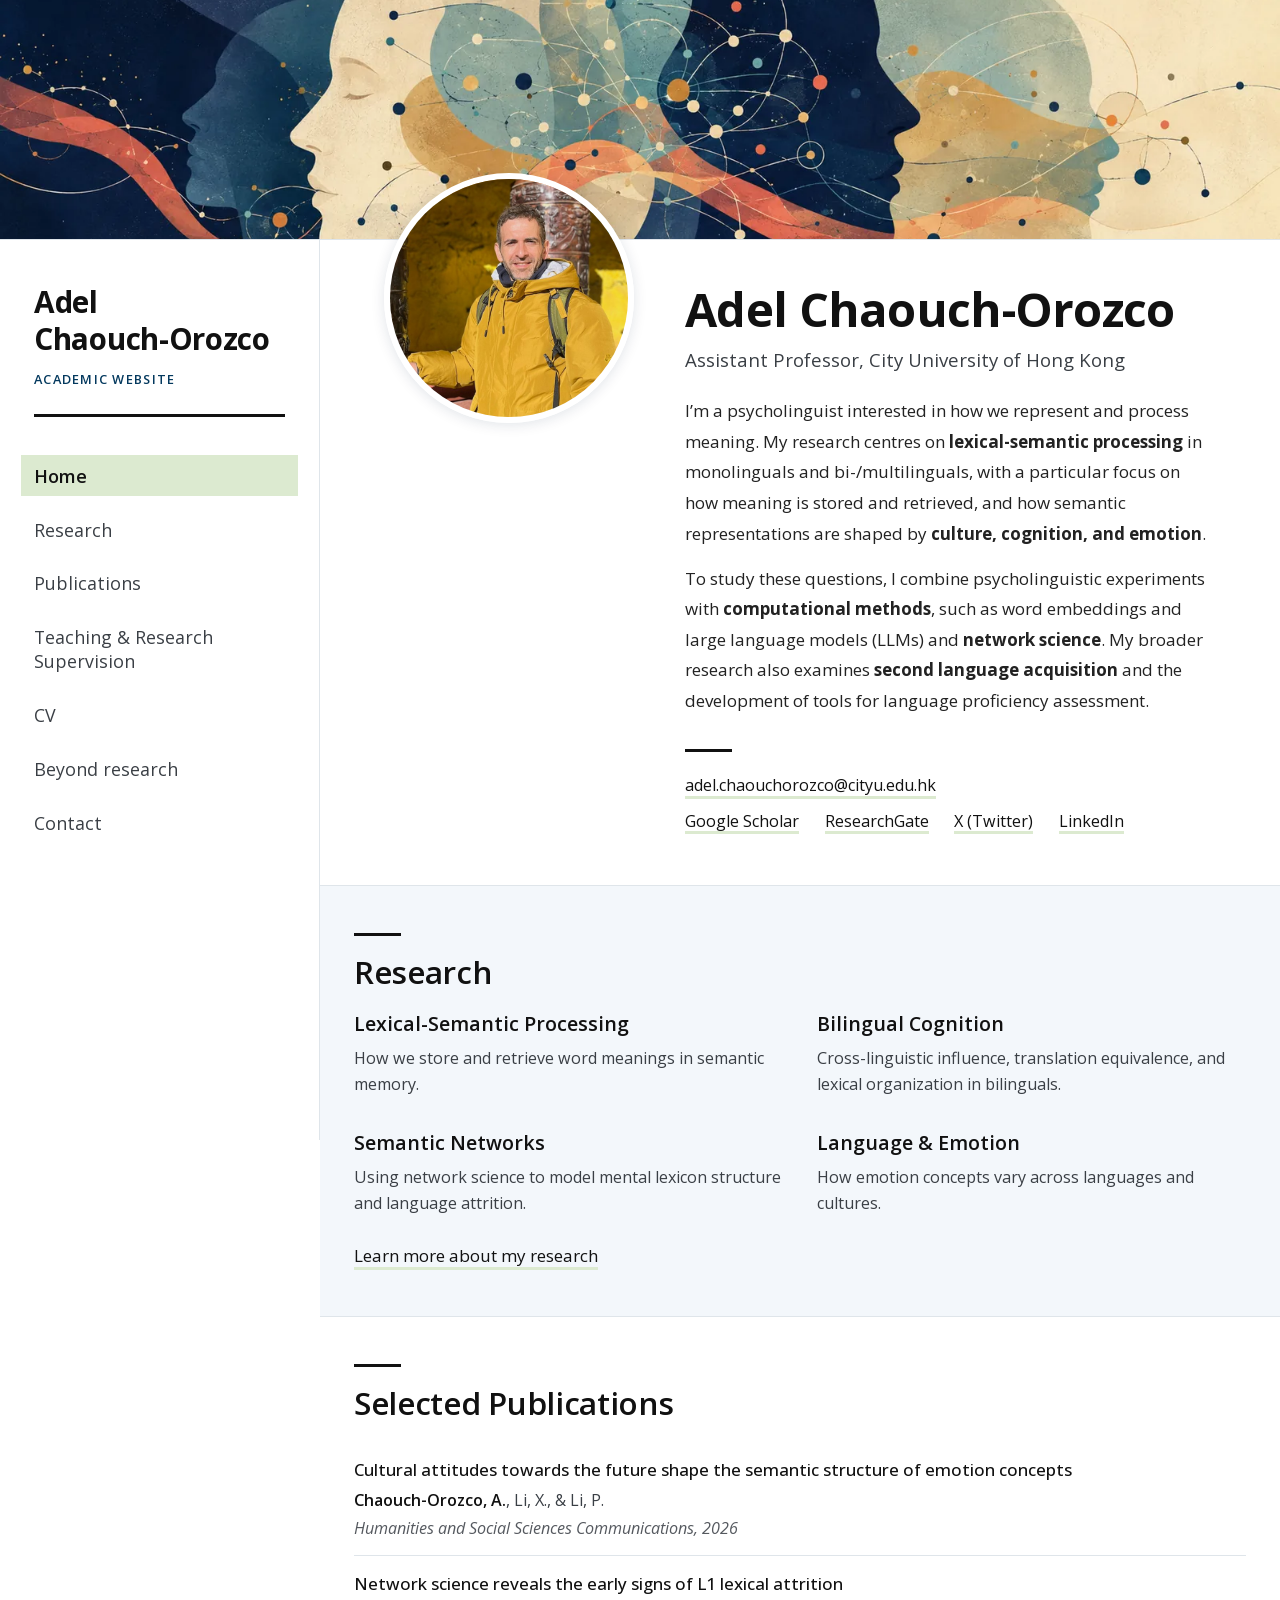
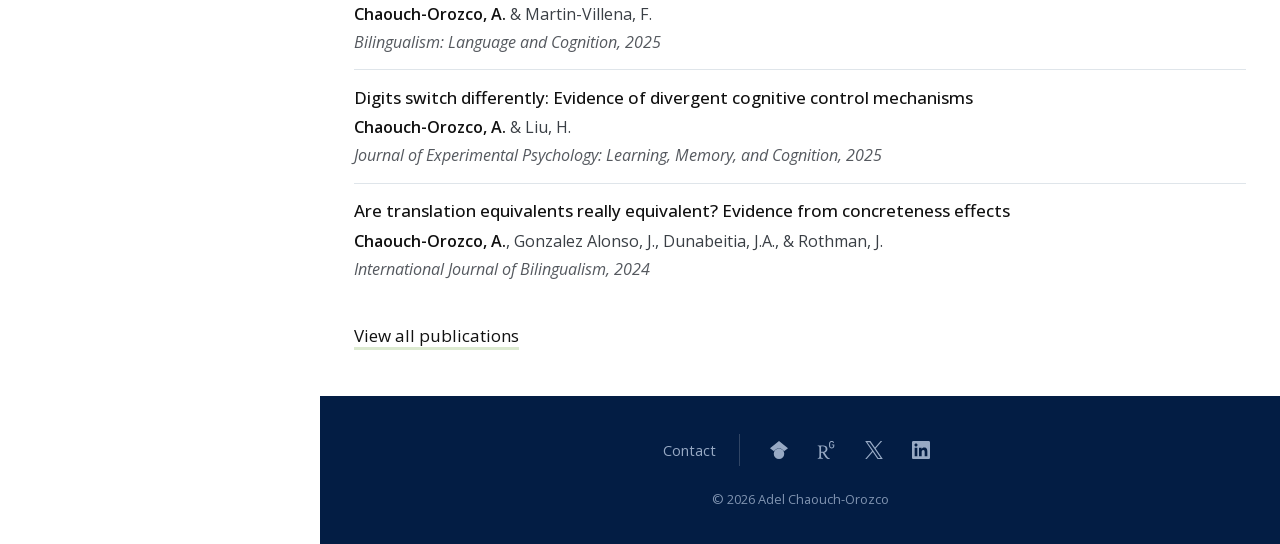
==== index.html @ 706d688e "Add robots.txt, sitemap.xml and canonical tags The site had none of the three, so a crawler had to d" ====
<!DOCTYPE html>
<html lang="en">
<head>
    <meta charset="UTF-8">
    <meta name="viewport" content="width=device-width, initial-scale=1.0">
    <meta name="description" content="Adel Chaouch-Orozco - Assistant Professor at City University of Hong Kong. Research in psycholinguistics, bilingualism, and cognitive science.">
    <title>Adel Chaouch-Orozco</title>
    <link rel="canonical" href="https://adelchaouchorozco.github.io/">
    <link rel="preload" href="assets/fonts/OpenSans-var.woff2" as="font" type="font/woff2" crossorigin>
    <link rel="stylesheet" href="assets/css/style-final.css?v=m5-final62">
</head>
<body>
    <a class="skip-link" href="#main">Skip to content</a>
    <div class="page-banner" aria-hidden="true">
        <picture>
            <source srcset="assets/images/banner-1.webp" type="image/webp">
            <img src="assets/images/banner-1.jpg" alt="" width="1600" height="320" fetchpriority="high">
        </picture>
    </div>
    <div class="page-shell">
    <nav class="navbar">
        <div class="nav-container">
            <div class="nav-brand-wrapper">
                <a href="index.html" class="nav-brand">Adel <span class="nowrap">Chaouch-Orozco</span></a>
                <span class="nav-tagline">Academic Website</span>
            </div>
            <button class="nav-toggle" onclick="toggleMenu()" aria-label="Menu" aria-controls="navLinks" aria-expanded="false">
                <span></span>
                <span></span>
                <span></span>
            </button>
            <ul class="nav-links" id="navLinks">
                <li><a href="index.html" class="active" aria-current="page">Home</a></li>
                <li><a href="research.html">Research</a></li>
                <li><a href="publications.html">Publications</a></li>
                <li><a href="teaching.html">Teaching<span class="nav-label-tail"> &amp; Research Supervision</span></a></li>
                <li><a href="cv.html">CV</a></li>
                <li><a href="about.html">Beyond research</a></li>
                <li><a href="contact.html">Contact</a></li>
            </ul>
        </div>
    </nav>

    <div class="page-main">

    <main id="main">
    <section class="hero">
        <div class="hero-content">
            <div class="hero-image">
                <img src="assets/images/profile.jpg" alt="Adel Chaouch-Orozco" width="250" height="250">
            </div>
            <div class="hero-text">
                <h1>Adel <span class="nowrap">Chaouch-Orozco</span></h1>
                <p class="hero-subtitle">Assistant Professor, City University of Hong Kong</p>
                <p class="hero-bio">
                    I’m a psycholinguist interested in how we represent and process meaning.
                    My research centres on <strong>lexical-semantic processing</strong> in
                    monolinguals and bi-/multilinguals, with a particular focus on how meaning
                    is stored and retrieved, and how semantic representations are shaped by
                    <strong>culture, cognition, and emotion</strong>.
                </p>
                <p class="hero-bio">
                    To study these questions, I combine psycholinguistic experiments with
                    <strong>computational methods</strong>, such as word embeddings and large
                    language models (LLMs) and <strong>network science</strong>. My broader
                    research also examines <strong>second language acquisition</strong> and the
                    development of tools for language proficiency assessment.
                </p>
                <p class="hero-email"><a href="mailto:adel.chaouchorozco@cityu.edu.hk">adel.chaouchorozco@cityu.edu.hk</a></p>
                <div class="hero-links">
                    <a href="https://scholar.google.com/citations?user=76VtD-kAAAAJ" target="_blank" rel="noopener">Google Scholar</a>
                    <a href="https://www.researchgate.net/profile/Adel-Chaouch-Orozco" target="_blank" rel="noopener">ResearchGate</a>
                    <a href="https://x.com/adelchaouch" target="_blank" rel="noopener">X (Twitter)</a>
                    <a href="https://www.linkedin.com/in/adel-chaouch-orozco-a3b42b47/" target="_blank" rel="noopener">LinkedIn</a>
                </div>
            </div>
        </div>
    </section>

    <section class="section">
        <h2>Research</h2>
        <div class="research-grid">
            <div class="research-card">
                <h3>Lexical-Semantic Processing</h3>
                <p>How we store and retrieve word meanings in semantic memory.</p>
            </div>
            <div class="research-card">
                <h3>Bilingual Cognition</h3>
                <p>Cross-linguistic influence, translation equivalence, and lexical organization in bilinguals.</p>
            </div>
            <div class="research-card">
                <h3>Semantic Networks</h3>
                <p>Using network science to model mental lexicon structure and language attrition.</p>
            </div>
            <div class="research-card">
                <h3>Language & Emotion</h3>
                <p>How emotion concepts vary across languages and cultures.</p>
            </div>
        </div>
        <p class="section-link"><a href="research.html">Learn more about my research</a></p>
    </section>

    <section class="section">
        <h2>Selected Publications</h2>
        <div class="pub-list">
            <div class="pub-item">
                <div class="pub-title">Cultural attitudes towards the future shape the semantic structure of emotion concepts</div>
                <div class="pub-authors"><strong>Chaouch-Orozco, A.</strong>, Li, X., & Li, P.</div>
                <div class="pub-venue">Humanities and Social Sciences Communications, 2026</div>
            </div>
            <div class="pub-item">
                <div class="pub-title">Network science reveals the early signs of L1 lexical attrition</div>
                <div class="pub-authors"><strong>Chaouch-Orozco, A.</strong> & Martin-Villena, F.</div>
                <div class="pub-venue">Bilingualism: Language and Cognition, 2025</div>
            </div>
            <div class="pub-item">
                <div class="pub-title">Digits switch differently: Evidence of divergent cognitive control mechanisms</div>
                <div class="pub-authors"><strong>Chaouch-Orozco, A.</strong> & Liu, H.</div>
                <div class="pub-venue">Journal of Experimental Psychology: Learning, Memory, and Cognition, 2025</div>
            </div>
            <div class="pub-item">
                <div class="pub-title">Are translation equivalents really equivalent? Evidence from concreteness effects</div>
                <div class="pub-authors"><strong>Chaouch-Orozco, A.</strong>, Gonzalez Alonso, J., Dunabeitia, J.A., & Rothman, J.</div>
                <div class="pub-venue">International Journal of Bilingualism, 2024</div>
            </div>
        </div>
        <p class="section-link"><a href="publications.html">View all publications</a></p>
    </section>
    </main>

    <footer class="footer">
        <div class="footer-row">
            <div class="footer-links">
                <a href="contact.html">Contact</a>
            </div>
            <div class="footer-social">
                <a href="https://scholar.google.com/citations?user=76VtD-kAAAAJ" target="_blank" rel="noopener" aria-label="Google Scholar">
                    <svg viewBox="0 0 24 24" width="18" height="18" aria-hidden="true" focusable="false"><path d="M5.242 13.769L0 9.5 12 0l12 9.5-5.242 4.269C17.548 11.249 14.978 9.5 12 9.5c-2.977 0-5.548 1.748-6.758 4.269zM12 10a7 7 0 1 0 0 14 7 7 0 0 0 0-14z"/></svg>
                </a>
                <a href="https://www.researchgate.net/profile/Adel-Chaouch-Orozco" target="_blank" rel="noopener" aria-label="ResearchGate">
                    <svg viewBox="0 0 24 24" width="18" height="18" aria-hidden="true" focusable="false"><path d="M19.586 0c-.818 0-1.508.19-2.073.565-.563.377-.97.936-1.213 1.68a3.193 3.193 0 0 0-.112.437 8.365 8.365 0 0 0-.078.53 9 9 0 0 0-.05.727c-.01.282-.013.621-.013 1.016a31.121 31.123 0 0 0 .014 1.017 9 9 0 0 0 .05.727 7.946 7.946 0 0 0 .077.53h-.005a3.334 3.334 0 0 0 .113.438c.245.743.65 1.303 1.214 1.68.565.376 1.256.564 2.075.564.8 0 1.536-.213 2.105-.603.57-.39.94-.916 1.175-1.65.076-.235.135-.558.177-.93a10.9 10.9 0 0 0 .043-1.207v-.82c0-.095-.047-.142-.14-.142h-3.064c-.094 0-.14.047-.14.141v.956c0 .094.046.14.14.14h1.666c.056 0 .084.03.084.086 0 .36 0 .62-.036.865-.038.244-.1.447-.147.606-.108.385-.348.664-.638.876-.29.212-.738.35-1.227.35-.545 0-.901-.15-1.21-.353-.306-.203-.517-.454-.67-.915a3.136 3.136 0 0 1-.147-.762 17.366 17.367 0 0 1-.034-.656c-.01-.26-.014-.572-.014-.939a26.401 26.403 0 0 1 .014-.938 15.821 15.822 0 0 1 .035-.656 3.19 3.19 0 0 1 .148-.76 1.89 1.89 0 0 1 .742-1.01c.344-.244.593-.352 1.137-.352.508 0 .815.096 1.144.303.33.207.528.492.764.925.047.094.111.118.198.07l1.044-.43c.075-.048.09-.115.042-.199a3.549 3.549 0 0 0-.466-.742 3 3 0 0 0-.679-.607 3.313 3.313 0 0 0-.903-.41A4.068 4.068 0 0 0 19.586 0zM8.217 5.836c-1.69 0-3.036.086-4.297.086-1.146 0-2.291 0-3.007-.029v.831l1.088.2c.744.144 1.174.488 1.174 2.264v11.288c0 1.777-.43 2.12-1.174 2.263l-1.088.2v.832c.773-.029 2.12-.086 3.465-.086 1.29 0 2.951.057 3.667.086v-.831l-1.49-.2c-.773-.115-1.174-.487-1.174-2.264v-4.784c.688.057 1.29.057 2.206.057 1.748 3.123 3.41 5.472 4.355 6.56.86 1.032 2.177 1.691 3.839 1.691.487 0 1.003-.086 1.318-.23v-.744c-1.031 0-2.063-.716-2.808-1.518-1.26-1.376-2.95-3.582-4.355-6.074 2.32-.545 4.04-2.722 4.04-4.9 0-3.208-2.492-4.698-5.758-4.698zm-.515 1.29c2.406 0 3.839 1.26 3.839 3.552 0 2.263-1.547 3.782-4.097 3.782-.974 0-1.404-.03-2.063-.086v-7.19c.66-.059 1.547-.059 2.32-.059z"/></svg>
                </a>
                <a href="https://x.com/adelchaouch" target="_blank" rel="noopener" aria-label="X (Twitter)">
                    <svg viewBox="0 0 24 24" width="18" height="18" aria-hidden="true" focusable="false"><path d="M14.234 10.162 22.977 0h-2.072l-7.591 8.824L7.251 0H.258l9.168 13.343L.258 24H2.33l8.016-9.318L16.749 24h6.993zm-2.837 3.299-.929-1.329L3.076 1.56h3.182l5.965 8.532.929 1.329 7.754 11.09h-3.182z"/></svg>
                </a>
                <a href="https://www.linkedin.com/in/adel-chaouch-orozco-a3b42b47/" target="_blank" rel="noopener" aria-label="LinkedIn">
                    <svg viewBox="0 0 24 24" width="18" height="18" aria-hidden="true" focusable="false"><path d="M20.447 20.452h-3.554v-5.569c0-1.328-.027-3.037-1.852-3.037-1.853 0-2.136 1.445-2.136 2.939v5.667H9.351V9h3.414v1.561h.046c.477-.9 1.637-1.85 3.37-1.85 3.601 0 4.267 2.37 4.267 5.455v6.286zM5.337 7.433c-1.144 0-2.063-.926-2.063-2.065 0-1.138.92-2.063 2.063-2.063 1.14 0 2.064.925 2.064 2.063 0 1.139-.925 2.065-2.064 2.065zm1.782 13.019H3.555V9h3.564v11.452zM22.225 0H1.771C.792 0 0 .774 0 1.729v20.542C0 23.227.792 24 1.771 24h20.451C23.2 24 24 23.227 24 22.271V1.729C24 .774 23.2 0 22.222 0h.003z"/></svg>
                </a>
            </div>
        </div>
        <p>&copy; 2026 Adel Chaouch-Orozco</p>
    </footer>
    </div><!-- /page-main -->
    </div><!-- /page-shell -->

    <script>
        // Dev helper: try banners via ?banner=0|1|2|3 (0 = the hand-drawn SVG)
        (function () {
            const b = new URLSearchParams(location.search).get('banner');
            if (!b || !/^[0-3]$/.test(b)) return;
            const img = document.querySelector('.page-banner img, .hero-banner img');
            const src = document.querySelector('.page-banner source, .hero-banner source');
            if (!img) return;
            if (b === '0') { if (src) src.remove(); img.src = 'assets/images/banner-0.svg'; }
            else { if (src) src.srcset = 'assets/images/banner-' + b + '.webp'; img.src = 'assets/images/banner-' + b + '.jpg'; }
        })();
    </script>
    <script>
        function toggleMenu() {
            const open = document.getElementById('navLinks').classList.toggle('active');
            document.querySelector('.nav-toggle').setAttribute('aria-expanded', open);
        }
    </script>
    <!-- GoatCounter — privacy-friendly hit counting: no cookies, no personal data,
         so the site needs no consent banner. async + last in the body, so it can
         never delay first paint or block anything above it. Dashboard:
         https://adelchaouchorozco.goatcounter.com -->
    <script data-goatcounter="https://adelchaouchorozco.goatcounter.com/count"
            async src="//gc.zgo.at/count.js"></script>
</body>
</html>
---- assets/css/style-final.css ----
/* ===== Milestone 5 — full-width banner · sticky left rail · modern grotesque ===== */
/* Ink #111 on white · whisper-blue bands #f3f7fb · mint highlight #dcead0 (the one
   link/state mark — orange is retired) · deep-space blue #04395e tagline · Prussian footer #031d44 */
/* One typeface throughout: Open Sans variable (weight carries the hierarchy) */

@font-face {
    font-family: 'Open Sans';
    font-style: normal;
    font-weight: 300 800;
    font-display: swap;
    src: url('../fonts/OpenSans-var.woff2') format('woff2');
}

@font-face {
    font-family: 'Open Sans';
    font-style: italic;
    font-weight: 300 800;
    font-display: swap;
    src: url('../fonts/OpenSans-var-italic.woff2') format('woff2');
}

/* Metric-tuned fallback to minimize swap reflow */
@font-face {
    font-family: 'Open Sans Fallback';
    src: local('Arial');
    size-adjust: 104.63%;
    ascent-override: 101.32%;
    descent-override: 27.78%;
    line-gap-override: 0%;
}

:root {
    --bg: #ffffff;
    --bg-alt: #f3f7fb;
    --bg-soft: #f3f7fb;
    --mint: #f1f7ed;
    --highlight: #dcead0;
    --text: #111111;
    --text-body: #222222;
    --text-secondary: #3a3f45;
    --text-light: #55595f;
    --navy-deep: #031d44;
    --navy-mid: #04395e;
    --navy-meta: #97a9c4;
    --border: #dfe5ea;

    /* How far the mint bar drops below the glyph box = the body half-leading
       (line-height 1.7). One distance for every link on every page. */
    --hl-drop: 0.2em;

    /* One family in both roles: Open Sans is variable (300–800), so the
       hierarchy comes from weight and size, not from a second typeface. */
    --font-display: 'Open Sans', 'Open Sans Fallback', -apple-system, sans-serif;
    --font-body: 'Open Sans', 'Open Sans Fallback', -apple-system, sans-serif;

    --max-width: 900px;
    --nav-width: 320px;
}

* { box-sizing: border-box; margin: 0; padding: 0; }

html {
    font-size: 106.25%;
    scroll-behavior: smooth;
}

body {
    font-family: var(--font-body);
    background: var(--bg);
    color: var(--text-body);
    /* 1.7 was airy for a text-dense academic site; 1.62 still reads easily
       and takes a line of height out of every paragraph. */
    line-height: 1.62;
}

/* Full-bleed banner above everything; rail starts below it */
.page-banner {
    height: 240px;
    background: var(--bg-alt);
    border-bottom: 1px solid var(--border);
}

.page-banner picture,
.page-banner img {
    display: block;
    width: 100%;
    height: 100%;
    object-fit: cover;
}

.page-shell {
    display: grid;
    grid-template-columns: var(--nav-width) 1fr;
}

.page-main {
    display: flex;
    flex-direction: column;
    min-height: 100vh;
    /* A grid item's default `min-width: auto` refuses to shrink below its content,
       so one wide descendant (the 3300px book carousel) stretched this column past
       the viewport and pushed every page section off-screen to the right.
       Pinning it to 0 lets the carousel scroll inside its own box instead. */
    min-width: 0;
}

main { flex: 1; }

a {
    color: var(--text);
    text-decoration: none;
    background-image: linear-gradient(0deg, var(--highlight), var(--highlight));
    background-repeat: no-repeat;
    background-position: 0 100%;
    background-size: 100% 0.2em;
    /* Inline links sit in a glyph-height box, so the bar would ride up into the
       descenders. Drop it by the half-leading to match blockified links. */
    padding-bottom: var(--hl-drop);
    transition: background-size 0.45s cubic-bezier(0.22, 1, 0.36, 1);
}

a:hover {
    background-size: 100% 100%;
}

/* On very wide screens, let the text measure use a little more of the column */
@media (min-width: 1700px) {
    :root { --max-width: 1040px; }
}

/* ===== Navigation — sticky left rail (below the banner) ===== */
.navbar {
    position: sticky;
    top: 0;
    align-self: start;
    height: 100vh;
    background: var(--bg);
    border-right: 1px solid var(--border);
    overflow-y: auto;
}

.nav-container {
    display: flex;
    flex-direction: column;
    align-items: flex-start;
    gap: 2.25rem;
    min-height: 100%;
    padding: 2.5rem 2rem;
}

.nav-brand-wrapper {
    display: flex;
    flex-direction: column;
    gap: 0.35rem;
    width: 100%;
}

.nav-brand-wrapper::after {
    content: '';
    height: 3px;
    width: 100%;
    background: var(--text);
    margin-top: 1.1rem;
}

.nav-brand {
    font-family: var(--font-display);
    font-weight: 700;
    letter-spacing: -0.01em;
    font-size: 1.75rem;
    color: var(--text);
    border: none;
    background-image: none;
    line-height: 1.25;
}

.nav-brand:hover {
    border: none;
}

.nav-tagline {
    font-family: var(--font-body);
    font-size: 0.75rem;
    font-weight: 600;
    color: var(--navy-mid);
    letter-spacing: 0.1em;
    text-transform: uppercase;
}

.nav-links {
    display: flex;
    flex-direction: column;
    list-style: none;
    /* Roomier than the old 0.35rem: a wrapped two-line label needs the rows to
       read as separate items, not as one dense stack. */
    gap: 0.75rem;
    width: 100%;
}

.nav-links a {
    display: block;
    padding: 0.5rem 0.75rem;
    margin: 0 -0.75rem;
    font-size: 1.05rem;
    /* tighter than body leading so a wrapped label reads as one item */
    line-height: 1.35;
    color: var(--text-secondary);
    border: none;
    background-image: linear-gradient(0deg, var(--highlight), var(--highlight));
    background-repeat: no-repeat;
    background-position: 0 100%;
    background-size: 0 100%;
    transition: color 0.3s, background-size 0.45s cubic-bezier(0.22, 1, 0.36, 1);
}

.nav-links a:hover {
    background-size: 100% 100%;
}

.nav-links a:hover,
.nav-links a.active {
    color: var(--text);
}

/* Current page = the mint highlighter left switched on, text a shade heavier.
   Same one mint mechanic as every other link. */
.nav-links a.active {
    font-weight: 600;
    background-size: 100% 100%;
}

.nav-toggle { display: none; cursor: pointer; padding: 0.5rem; background: none; border: none; }
.nav-toggle span { display: block; width: 20px; height: 2px; background: var(--text); margin: 4px 0; }

.skip-link {
    position: absolute;
    top: 0;
    left: -9999px;
    z-index: 10;
    padding: 0.6rem 1.25rem;
    background: var(--text);
    color: var(--bg);
    border: none;
}

.skip-link:focus { left: 0; }

a:focus-visible,
button:focus-visible {
    outline: 2px solid var(--text);
    outline-offset: 2px;
}

.footer a:focus-visible {
    outline-color: var(--mint);
}

/* ===== Hero / Profile ===== */
.hero {
    padding: 0 0 3rem;
}

.hero-banner {
    height: 240px;
    background: var(--bg-alt);
    border-bottom: 1px solid var(--border);
}

.hero-banner svg,
.hero-banner img {
    display: block;
    width: 100%;
    height: 100%;
    object-fit: cover;
}

.hero-content {
    max-width: var(--max-width);
    margin: 0 auto;
    padding: 2.5rem 2rem 0;
    display: grid;
    grid-template-columns: 250px 1fr;
    gap: 3rem;
    align-items: start;
}

.hero-image {
    margin-top: -110px;
}

.hero-image img {
    width: 250px;
    height: 250px;
    border-radius: 50%;
    object-fit: cover;
    border: 6px solid var(--bg);
    box-shadow: 0 2px 14px rgba(3, 29, 68, 0.12);
}

.hero-text h1 {
    font-family: var(--font-display);
    font-size: 2.75rem;
    color: var(--text);
    margin-bottom: 0.5rem;
}

.hero-subtitle {
    font-size: 1.1rem;
    color: var(--text-secondary);
    margin-bottom: 1.25rem;
}

.hero-bio {
    color: var(--text-body);
    font-size: 1rem;
    line-height: 1.8;
}

.hero-email {
    margin: 1.9rem 0 0;
    font-size: 0.95rem;
}

.hero-email::before {
    content: '';
    display: block;
    width: 2.75rem;
    height: 3px;
    margin-bottom: 1.2rem;
    background: var(--text);
}

.hero-email a { color: var(--text); }

.hero-links {
    display: flex;
    flex-wrap: wrap;
    gap: 1.5rem;
    margin-top: 0.55rem;
    font-size: 0.95rem;
}

.hero-links a {
    color: var(--text);
    /* flex items are already line-height tall — the drop is built in */
    padding-bottom: 0;
}

/* ===== Sections — full-bleed bands, content centered on the 900px measure ===== */
.section {
    padding: 2.75rem max(2rem, calc((100% - var(--max-width)) / 2));
}

main > section:nth-child(even) {
    background: var(--bg-alt);
    border-top: 1px solid var(--border);
    border-bottom: 1px solid var(--border);
}

/* Opt a section out of the alternating band — used on Teaching, which the owner
   wants to read as one continuous surface rather than white/blue halves. */
main > section.flat {
    background: var(--bg);
    border-top: 0;
    border-bottom: 0;
    padding-top: 0;
}

main > section.flat:first-child { padding-top: 3.5rem; }

/* A heading that belongs UNDER the page's h1 rather than beside it: no ink bar,
   smaller, so "Courses" reads as part of Teaching while a plain h2 like
   "Research Supervision" reads as its own top-level section. */
h2.subsection {
    font-size: 1.3rem;
    margin-top: 3rem;
    margin-bottom: 1.25rem;
}

h2.subsection::before { display: none; }

/* A section heading that sits co-equal with the page h1 (Research Supervision
   is a top-level section of the Teaching page, not a subsection of it). */
h2.h2-major {
    font-size: 2.4rem;
    font-weight: 700;
    letter-spacing: -0.015em;
    line-height: 1.15;
}

/* Callout — points prospective students at the research areas. Ink rule on the
   left (the masthead motif), tinted ground so it lifts off the page. */
.callout {
    margin: 1.75rem 0 0;
    padding: 1.1rem 1.35rem;
    background: var(--bg-alt);
    border-left: 3px solid var(--text);
}

.callout p {
    margin: 0;
    font-size: 1.02rem;
    color: var(--text-body);
}

.callout p + p { margin-top: 0.55rem; }

.callout .callout-lead { font-weight: 600; color: var(--text); }

/* inside the whisper-blue opportunities box, invert the ground so it still lifts */
.opportunities-box .callout {
    background: var(--bg);
    margin-top: 1rem;
    padding: 0.85rem 1.1rem;
}

.opportunities-box .callout p { font-size: 0.92rem; }

/* ===== Research areas — one topic per row, photo alternating side ===== */
.area-rows {
    display: flex;
    flex-direction: column;
    gap: 2.25rem;
    margin-top: 1.25rem;
}

/* Text leads, photo supports: at the 900px measure that is roughly 530 / 315,
   which puts the photo's height close to the text block instead of towering
   over it (it was 1.7x taller when the columns were even and the crop 4:3). */
.area-row {
    display: grid;
    grid-template-columns: minmax(0, 1.7fr) minmax(0, 1fr);
    gap: 3rem;
    align-items: center;
}

/* Even rows put the photo on the left. Mirror the TEMPLATE and place both items
   explicitly — using `order` alone moved the figure into the 1.7fr column, so the
   left-hand photos came out 530px wide against 311px of text. Source order stays
   text-first, so the reading order is the same for screen readers on every row. */
.area-row:nth-child(even) {
    grid-template-columns: minmax(0, 1fr) minmax(0, 1.7fr);
}

.area-row:nth-child(even) .area-figure { grid-column: 1; grid-row: 1; }
.area-row:nth-child(even) .area-text   { grid-column: 2; grid-row: 1; }

.area-text h3 {
    font-family: var(--font-display);
    font-size: 1.3rem;
    margin-bottom: 0.55rem;
}

.area-text p {
    margin: 0;
    font-size: 0.98rem;
    color: var(--text-secondary);
}

/* Link out to the filtered publications list. Sized below the description so it
   reads as a next step, not as part of the prose. */
.area-studies { margin: 0.75rem 0 0; font-size: 0.9rem; }

.area-figure { margin: 0; }

.area-figure img {
    display: block;
    width: 100%;
    height: auto;
    aspect-ratio: 3 / 2;
    object-fit: cover;
    border: 1px solid var(--border);
    /* same light source as the portrait's shadow, so the photo sits on the
       page rather than being pasted onto it */
    box-shadow: 0 12px 28px rgba(3, 29, 68, 0.10);
}

/* ----- reveal on scroll -----
   The class is added by JS, so with no script (or reduced motion) everything
   is simply visible: nothing is ever hidden behind an animation that
   might not run. */
.area-rows.reveal-on .area-text,
.area-rows.reveal-on .area-figure {
    opacity: 0;
    transition: opacity 0.75s cubic-bezier(0.22, 1, 0.36, 1),
                transform 0.75s cubic-bezier(0.22, 1, 0.36, 1);
}

.area-rows.reveal-on .area-text { transform: translateY(12px); }

/* the photo drifts in from its own side, so the alternation is felt, not just seen */
.area-rows.reveal-on .area-figure { transform: translate(18px, 14px) scale(0.985); transition-delay: 0.1s; }
.area-rows.reveal-on .area-row:nth-child(even) .area-figure { transform: translate(-18px, 14px) scale(0.985); }

.area-rows.reveal-on .area-row.is-in .area-text,
.area-rows.reveal-on .area-row.is-in .area-figure {
    opacity: 1;
    transform: none;
}

@media (max-width: 760px) {
    .area-rows { gap: 2.25rem; }

    .area-row,
    .area-row:nth-child(even) { grid-template-columns: 1fr; gap: 1rem; }

    /* stacked: always text then photo, so the alternation doesn't shuffle */
    .area-row:nth-child(even) .area-text,
    .area-row:nth-child(even) .area-figure { grid-column: 1; grid-row: auto; }
}

/* ===== Beyond research — books ===== */
.carousel { position: relative; margin-top: 1.1rem; }

.carousel-track {
    list-style: none;
    margin: 0;
    display: flex;
    gap: 1.5rem;
    overflow-x: auto;
    scroll-snap-type: x proximity;
    scroll-behavior: smooth;
    padding: 0.25rem 0 1rem;
    scrollbar-width: none;                 /* the arrows and the edge fade do the signalling */
    -webkit-overflow-scrolling: touch;
    /* soft fade at both ends so the row reads as continuing past the edge */
    -webkit-mask-image: linear-gradient(90deg, transparent 0, #000 1.5rem, #000 calc(100% - 1.5rem), transparent 100%);
            mask-image: linear-gradient(90deg, transparent 0, #000 1.5rem, #000 calc(100% - 1.5rem), transparent 100%);
}

.carousel-track::-webkit-scrollbar { display: none; }
.carousel-track:focus-visible { outline: 2px solid var(--text); outline-offset: 4px; }

/* no fade while scrolled hard against an end — otherwise the first/last card
   sits permanently dimmed */
.carousel[data-at-start] .carousel-track {
    -webkit-mask-image: linear-gradient(90deg, #000 calc(100% - 1.5rem), transparent 100%);
            mask-image: linear-gradient(90deg, #000 calc(100% - 1.5rem), transparent 100%);
}

.carousel[data-at-end] .carousel-track {
    -webkit-mask-image: linear-gradient(90deg, transparent 0, #000 1.5rem);
            mask-image: linear-gradient(90deg, transparent 0, #000 1.5rem);
}

.carousel[data-at-start][data-at-end] .carousel-track {
    -webkit-mask-image: none; mask-image: none;
}

.book-card {
    flex: 0 0 150px;
    scroll-snap-align: start;
    max-width: 150px;
}

/* The whole card is the link. No mint bar here — on a cover it would read as an
   underline under the artwork; the lift and the title colour carry the affordance. */
.book-link {
    display: block;
    color: inherit;
    background-image: none;
    padding-bottom: 0;
}

.book-cover {
    display: block;
    width: 150px;
    height: 225px;                          /* every cover the same box, 2:3 */
    object-fit: cover;
    background: var(--bg-alt);
    border: 1px solid var(--border);
    box-shadow: 0 8px 18px rgba(3, 29, 68, 0.10);
    transition: transform 0.35s cubic-bezier(0.22, 1, 0.36, 1),
                box-shadow 0.35s cubic-bezier(0.22, 1, 0.36, 1);
}

.book-link:hover .book-cover {
    transform: translateY(-4px);
    box-shadow: 0 14px 26px rgba(3, 29, 68, 0.18);
}

.book-link:hover .book-title { color: var(--navy-mid); }

.book-link:focus-visible { outline: 2px solid var(--text); outline-offset: 3px; }

.book-title {
    font-family: var(--font-display);
    font-weight: 600;
    font-size: 0.86rem;
    line-height: 1.3;
    color: var(--text);
    margin: 0.7rem 0 0;
}

.book-author {
    font-size: 0.82rem;
    font-style: italic;
    line-height: 1.35;
    color: var(--text-light);
    margin: 0.15rem 0 0;
}

/* Arrows: quiet until wanted, and hidden entirely when nothing can scroll */
.carousel-nav {
    position: absolute;
    top: 112px;                             /* centred on the cover, not the whole card */
    transform: translateY(-50%);
    z-index: 2;
    width: 2.4rem;
    height: 2.4rem;
    display: grid;
    place-items: center;
    border: 1px solid var(--border);
    border-radius: 50%;
    background: var(--bg);
    color: var(--text);
    font-size: 1.4rem;
    line-height: 1;
    cursor: pointer;
    box-shadow: 0 4px 14px rgba(3, 29, 68, 0.12);
    transition: opacity 0.25s ease, background-color 0.25s ease;
}

.carousel-nav.prev { left: -0.75rem; }
.carousel-nav.next { right: -0.75rem; }
.carousel-nav:hover { background: var(--highlight); }
.carousel-nav[hidden] { display: none; }

/* No count beside it (owner's call) — the flex row is gone with it. */
.book-year-heading { margin-top: 2.5rem; }

.book-credit { font-size: 0.8rem; color: var(--text-light); margin-top: 1.25rem; }

@media (prefers-reduced-motion: reduce) {
    .carousel-track { scroll-behavior: auto; }
}

/* ===== Listening: Spotify player =====
   Spotify's embed reflows on its own: wide, it is a horizontal bar with a short
   list; narrow, it becomes the portrait card — cover and controls stacked above a
   numbered track list. The owner wants the portrait one, so the card is capped at
   500px — measured: 380px clips the title to "Last.fm Top 30 · Last", 460px is a
   hair tight, 500px clears it (re-verified: 400px cuts it to "Last.fm Top 30 · Last 9").
   Width is therefore NOT the dial for resizing this; height is — and with width fixed
   at 500 the one proportion that reads as chosen rather than arbitrary is the SQUARE.
   A square and a clean row edge are mutually exclusive here: measured, the header is
   ~142px and rows are ~50px, so whole rows land at 469 (five) and 519 (six), neither
   of which is square. 500 keeps the proportion and leaves the sixth row half-visible,
   which is the usual cue that a list scrolls. If a sealed bottom edge ever matters
   more than the square, 519 is the number.
   It stands alone, no copy beside it (owner's call). min-height holds the space if
   Spotify is slow or blocked; the shadow is the same one the book covers carry. */
.player {
    margin-top: 1.4rem;
    max-width: 500px;
    min-height: 500px;
    box-shadow: 0 8px 18px rgba(3, 29, 68, 0.10);
}

.player iframe { display: block; border: 0; width: 100%; height: 500px; }

/* ===== Research projects ===== */
.project-list { margin-top: 1rem; }

.project-item { padding: 0.8rem 0; }

.project-item + .project-item { border-top: 1px solid var(--border); }

.project-title {
    font-family: var(--font-display);
    font-size: 1.15rem;
    line-height: 1.35;
    color: var(--text);
    margin: 0 0 0.3rem;
}

.project-meta {
    font-size: 0.9rem;
    color: var(--text-light);
    margin: 0;
}

.project-desc {
    margin: 0.55rem 0 0;
    font-size: 0.95rem;
    color: var(--text-secondary);
}

/* Solid-background link components never inherit the highlight */
.cv-download,
.cv-download:hover {
    background-image: none;
}

.section-link { margin-top: 1.5rem; }

.nowrap { white-space: nowrap; }

h1 {
    font-family: var(--font-display);
    font-weight: 700;
    letter-spacing: -0.015em;
    font-size: 2.4rem;
    line-height: 1.15;
    color: var(--text);
    margin-bottom: 1rem;
}

h2 {
    font-family: var(--font-display);
    font-weight: 600;
    letter-spacing: -0.01em;
    font-size: 1.85rem;
    line-height: 1.2;
    color: var(--text);
    margin-bottom: 1.25rem;
}

h2::before {
    content: '';
    display: block;
    width: 2.75rem;
    height: 3px;
    background: var(--text);
    margin-bottom: 1rem;
}

h3 {
    font-family: var(--font-display);
    font-weight: 600;
    font-size: 1.25rem;
    line-height: 1.25;
    color: var(--text);
    margin-bottom: 0.5rem;
}

p {
    margin-bottom: 0.85rem;
    color: var(--text-body);
}

p:last-child { margin-bottom: 0; }

/* ===== Research Areas ===== */
.research-grid {
    display: grid;
    grid-template-columns: repeat(2, 1fr);
    gap: 2rem;
    align-items: start;
}

/* Three methods, three columns — a 2-col grid left a ragged orphan row */
.methods-grid {
    grid-template-columns: repeat(3, 1fr);
    gap: 1.75rem;
    margin-top: 1rem;
}

@media (max-width: 860px) {
    .methods-grid { grid-template-columns: 1fr; gap: 1.5rem; }
}

.research-card h3 {
    font-family: var(--font-display);
    font-size: 1.15rem;
}

.research-card p {
    font-size: 0.95rem;
    margin: 0;
    color: var(--text-secondary);
}

/* ===== Publications ===== */
.pub-list { margin-top: 1rem; }

.pub-year {
    font-family: var(--font-display);
    font-size: 1.5rem;
    color: var(--text);
    margin: 1.9rem 0 0.8rem;
    padding-bottom: 0.5rem;
    border-bottom: 1px solid var(--border);
}

.pub-year:first-of-type { margin-top: 0; }

.pub-item {
    padding: 0.85rem 0;
}

.pub-item + .pub-item {
    border-top: 1px solid var(--border);
}

.pub-title {
    font-weight: 500;
    color: var(--text);
    line-height: 1.5;
    margin-bottom: 0.25rem;
}

.pub-authors {
    font-size: 0.95rem;
    color: var(--text-secondary);
    /* title / authors / venue are one citation — don't inherit the 1rem
       paragraph margin, which opened a gap before the journal line */
    margin-bottom: 0.1rem;
}

.pub-authors strong {
    color: var(--text);
    font-weight: 600;
}

.pub-venue {
    font-size: 0.95rem;
    color: var(--text-light);
    font-style: italic;
    margin-bottom: 0;
}

/* ===== Filtered landing — replaces the page header when ?area= narrows the list ===== */
/* Arriving from a research area, the first thing on screen should name that area.
   The generic "Publications" header is hidden and this takes its place, so the
   reader lands on an answer rather than on the preamble. */
.area-head {
    /* JS unhides it, then adds .is-in on the next frame so it eases rather than snaps */
    opacity: 0;
    transform: translateY(-6px);
    transition: opacity 0.45s cubic-bezier(0.22, 1, 0.36, 1),
                transform 0.45s cubic-bezier(0.22, 1, 0.36, 1);
}

.area-head.is-in { opacity: 1; transform: none; }

.area-back {
    display: inline-flex;
    align-items: center;
    gap: 0.45rem;
    margin-bottom: 1.1rem;
    font-size: 0.85rem;
    font-weight: 600;
    letter-spacing: 0.03em;
    text-transform: uppercase;
    color: var(--navy-mid);
    /* No mint bar (owner's call) — under small caps it read as a stray rule rather
       than a link mark. The arrow carries the affordance instead. */
    background-image: none;
    padding-bottom: 0;
}

.area-back:hover { color: var(--text); }

.area-back::before {
    content: '\2190';                       /* left arrow */
    font-size: 1rem;
    line-height: 1;
    transition: transform 0.3s cubic-bezier(0.22, 1, 0.36, 1);
}

.area-back:hover::before { transform: translateX(-3px); }

.area-title {
    font-family: var(--font-display);
    font-weight: 700;
    letter-spacing: -0.015em;
    font-size: 2.4rem;
    line-height: 1.15;
    margin-bottom: 0.6rem;
}

.area-sub {
    font-size: 1rem;
    color: var(--text-light);
    margin-bottom: 0;
}

.area-sub span { font-variant-numeric: tabular-nums; }

/* ===== Read the abstract =====
   This is a control, not a link: it opens a panel, it does not navigate. It used to
   carry the mint bar like every <a>, which put two mint rules on every citation —
   the title and this — and 36 of them down the page. Reading as "repetitive" was the
   markup telling the truth: the mark belongs to links.
   So the resting state is a quiet ghost button in navy, and the mint arrives only on
   hover, as a fill. Same one accent, a tenth as much of it, and the difference now
   signals a difference in behaviour. No new hue — orange stayed retired. */
.abstract-link {
    display: inline-block;
    /* pulled flush with the citation column; the padding only exists so the mint
       block has room to breathe when it arrives */
    margin: 0.55rem 0 0 -0.5rem;
    padding: 0.25rem 0.5rem;
    font-family: var(--font-body);
    font-size: 0.88rem;
    font-weight: 500;
    color: var(--navy-mid);
    background-color: transparent;      /* the UA grey slab shows through otherwise */
    border: 0;
    cursor: pointer;
    /* Same mint, same easing as every other mark on the site — but resting at
       size 0 like the nav rows rather than showing the bar like prose links.
       Quiet in a list of eighteen; unmistakable the moment you point at it. */
    background-image: linear-gradient(0deg, var(--highlight), var(--highlight));
    background-repeat: no-repeat;
    background-position: 0 100%;
    background-size: 0 100%;
    transition: background-size 0.45s cubic-bezier(0.22, 1, 0.36, 1),
                color 0.45s cubic-bezier(0.22, 1, 0.36, 1);
}

.abstract-link:hover {
    color: var(--text);
    background-size: 100% 100%;
}

.abstract-link[hidden] { display: none; }

/* position: the close button is pinned to the top-right corner of this box */
.abstract-dialog {
    position: fixed;
    /* the global `* { margin: 0 }` reset kills <dialog>'s built-in centring */
    margin: auto;
    width: min(56ch, calc(100vw - 3rem));
    max-height: min(80vh, 44rem);
    padding: 0;
    background: var(--bg);
    color: var(--text-body);
    border: 0;
    box-shadow: 0 24px 60px rgba(3, 29, 68, 0.28);
    /* ONE scroll in this box, never two. The dialog itself must not scroll: it used
       to, because it capped at min(80vh,44rem) while the abstract capped separately
       at 46vh — two independent limits, so on a short screen both overflowed and you
       got a scrollbar inside a scrollbar. Now the box is a flex column, head and
       foot are fixed, and only the middle band scrolls. */
    overflow: hidden;
}

.abstract-dialog::backdrop {
    background: rgba(3, 29, 68, 0.45);
    backdrop-filter: blur(2px);
}

/* Open state animates from a hair below and slightly small — enough to read as
   arriving, not enough to feel like an effect. */
@starting-style {
    .abstract-dialog[open] { opacity: 0; transform: translateY(8px) scale(0.985); }
    .abstract-dialog[open]::backdrop { opacity: 0; }
}

/* Animate the ENTRANCE only. Transitioning `overlay`/`display` on the way out keeps
   the dialog in the top layer while it fades, and everything behind a modal dialog is
   inert — so returning focus to the link that opened it silently failed for the length
   of the transition. Closing instantly costs nothing visually and fixes that. */
.abstract-dialog[open] {
    /* flex only while open — <dialog> relies on display:none to stay hidden */
    display: flex;
    flex-direction: column;
    opacity: 1;
    transform: none;
    transition: opacity 0.35s cubic-bezier(0.22, 1, 0.36, 1),
                transform 0.35s cubic-bezier(0.22, 1, 0.36, 1);
}

.abstract-dialog[open]::backdrop {
    opacity: 1;
    transition: opacity 0.35s ease;
}

/* Head / body / foot as three bands: the title stays put, the abstract scrolls
   between two hairlines, and the close control never moves. */
.abstract-head { flex: 0 0 auto; padding: 2rem 3.25rem 1.1rem 2.25rem; }

.abstract-kicker {
    margin: 0 0 0.5rem;
    font-size: 0.7rem;
    font-weight: 600;
    letter-spacing: 0.14em;
    text-transform: uppercase;
    color: var(--navy-mid);
}

.abstract-heading {
    font-family: var(--font-display);
    font-weight: 600;
    letter-spacing: -0.01em;
    font-size: 1.25rem;
    line-height: 1.3;
    margin: 0;
    color: var(--text);
}

.abstract-heading::before { display: none; }   /* no ink bar in here */

.abstract-venue {
    margin: 0.5rem 0 0;
    font-size: 0.88rem;
    font-style: italic;
    color: var(--text-light);
}

.abstract-foot {
    flex: 0 0 auto;
    position: relative;
    display: flex;
    align-items: center;
    justify-content: space-between;
    gap: 1rem;
    padding: 1rem 2.25rem 1.5rem;
    border-top: 1px solid var(--border);
}

/* The bottom fade hangs off the footer rather than sitting inside the scroll area —
   inside, it would scroll away with the text instead of staying at the edge. */
.abstract-foot::before {
    content: '';
    position: absolute;
    left: 0;
    right: 0;
    bottom: 100%;
    height: 3.5rem;
    background: linear-gradient(to bottom, rgba(255, 255, 255, 0), var(--bg) 90%);
    pointer-events: none;
    opacity: 1;
    transition: opacity 0.3s ease;
}

.abstract-dialog:has(.abstract-scroll[data-at-end]) .abstract-foot::before,
.abstract-dialog:has(.abstract-scroll:not([data-scrollable])) .abstract-foot::before {
    opacity: 0;
}

.abstract-doi { font-size: 0.9rem; }
.abstract-doi[hidden] { display: none; }

/* The one scrolling element in the dialog. `min-height: 0` is the load-bearing bit:
   without it a flex item refuses to shrink below its content, so the dialog clipped
   instead of letting this band scroll. */
.abstract-scroll {
    flex: 1 1 auto;
    min-height: 0;
    overflow-y: auto;
    padding: 0 2.25rem;
    border-top: 1px solid var(--border);
    scrollbar-width: thin;
    scrollbar-color: var(--border) transparent;
}

.abstract-scroll::-webkit-scrollbar { width: 8px; }
.abstract-scroll::-webkit-scrollbar-thumb { background: var(--border); border-radius: 4px; }

/* Plain content now — the wrapper above does the scrolling, so this must not have
   a height cap of its own or the two would fight and both would overflow. */
.abstract-body {
    margin: 0;
    padding: 1.25rem 0;
    font-size: 0.97rem;
    line-height: 1.7;
    color: var(--text-body);
}


.abstract-more {
    display: flex;
    align-items: center;
    gap: 0.4rem;
    margin: 0;
    font-size: 0.78rem;
    font-weight: 600;
    letter-spacing: 0.04em;
    text-transform: uppercase;
    color: var(--navy-mid);
    transition: opacity 0.3s ease;
}

.abstract-more::after {
    content: '\2193';                       /* down arrow */
    font-size: 0.9rem;
    line-height: 1;
}

/* the cue lives in the footer now, so it is keyed off the dialog, not adjacency */
.abstract-dialog:has(.abstract-scroll[data-at-end]) .abstract-more,
.abstract-dialog:has(.abstract-scroll:not([data-scrollable])) .abstract-more { opacity: 0; }

/* Top-right, square 44px target, quiet until pointed at. */
.abstract-close {
    position: absolute;
    top: 0.6rem;
    right: 0.6rem;
    width: 44px;
    height: 44px;
    display: grid;
    place-items: center;
    font-family: var(--font-body);
    font-size: 1.5rem;
    line-height: 1;
    color: var(--text-light);
    background-color: transparent;
    border: 0;
    cursor: pointer;
    transition: color 0.25s ease, background-color 0.25s ease;
}

.abstract-close:hover { color: var(--text); background-color: var(--bg-alt); }

@media (max-width: 560px) {
    .abstract-head { padding: 1.6rem 3rem 0.9rem 1.4rem; }
    .abstract-foot { padding: 0.9rem 1.4rem 1.2rem; }
    .abstract-scroll { padding-inline: 1.4rem; }
    .abstract-heading { font-size: 1.1rem; }
}

/* Short window: the head and foot are fixed, so on a laptop at 560px tall a
   four-line title left barely 124px of abstract. Give the box more of the screen
   and take the padding back out of the chrome, not out of the reading area. */
@media (max-height: 700px) {
    .abstract-dialog { max-height: 92vh; }
    .abstract-head { padding-top: 1.2rem; padding-bottom: 0.7rem; }
    .abstract-kicker { display: none; }
    .abstract-heading { font-size: 1.05rem; }
    .abstract-venue { margin-top: 0.35rem; font-size: 0.82rem; }
    .abstract-body { padding: 0.9rem 0; }
    .abstract-foot { padding-top: 0.7rem; padding-bottom: 0.9rem; }
}

@media (prefers-reduced-motion: reduce) {
    .abstract-dialog[open],
    .abstract-dialog[open]::backdrop { transition: none; }
    .filter-bar { transition: none; }
}

/* ===== CV ===== */
.cv-download {
    display: inline-block;
    padding: 0.6rem 1.25rem;
    background: var(--text);
    color: white;
    font-size: 0.85rem;
    font-weight: 500;
    border: none;
    border-radius: 3px;
    margin-bottom: 2rem;
}

.cv-download:hover {
    background: var(--text-body);
    color: white;
}

.cv-section {
    margin-bottom: 2.5rem;
}

.cv-section h3 {
    font-family: var(--font-body);
    font-size: 0.8rem;
    font-weight: 600;
    text-transform: uppercase;
    letter-spacing: 0.08em;
    color: var(--text-light);
    padding-bottom: 0.75rem;
    border-bottom: 1px solid var(--border);
    margin-bottom: 1rem;
}

.cv-item {
    display: grid;
    grid-template-columns: 110px 1fr;
    gap: 1.5rem;
    padding: 0.75rem 0;
}

.cv-date {
    font-size: 0.85rem;
    color: var(--text-light);
}

.cv-details h3 {
    font-family: var(--font-display);
    font-size: 1.1rem;
    margin-bottom: 0.15rem;
}

.cv-details p {
    font-size: 0.9rem;
    color: var(--text-secondary);
    margin: 0;
}

/* ===== Teaching ===== */
.course-list { margin-top: 1.5rem; }

/* Academic-year band, same device as .pub-year on the publications page */
.course-year {
    font-family: var(--font-display);
    font-weight: 600;
    font-size: 1.05rem;
    color: var(--text);
    margin: 1.4rem 0 0;
    padding-bottom: 0.35rem;
    border-bottom: 1px solid var(--border);
}

.course-year:first-of-type { margin-top: 0.35rem; }

/* One line per course: code | title | level·semester. Codes share a fixed column
   so they align; the meta is pushed to the right so titles stay scannable. */
.course-item {
    display: grid;
    grid-template-columns: 5rem 1fr auto;
    gap: 0 1rem;
    align-items: baseline;
    padding: 0.4rem 0;
}

.course-item + .course-item { border-top: 1px solid var(--border); }

.course-code {
    font-family: var(--font-body);
    font-size: 0.9rem;
    letter-spacing: 0;
    text-transform: none;
    color: var(--text);
    font-variant-numeric: tabular-nums;
}

.course-title {
    font-family: var(--font-display);
    font-size: 1.02rem;
    line-height: 1.35;
    margin: 0;
}

.course-desc {
    font-size: 0.85rem;
    color: var(--text-light);
    margin: 0;
    white-space: nowrap;
}

/* Narrow: meta drops under the title rather than squeezing the title column */
@media (max-width: 700px) {
    .course-item { grid-template-columns: 4.5rem 1fr; }
    .course-desc { grid-column: 2; margin-top: 0.1rem; }
}

/* ===== Contact ===== */
.contact-grid {
    display: grid;
    grid-template-columns: 1fr 1fr;
    gap: 3rem;
}

/* Lift the box level with the "Contact" heading so the whole panel — areas and
   callout included — sits above the fold on a laptop screen. */
@media (min-width: 961px) {
    .opportunities-box { margin-top: calc(-2.4rem * 1.15 - 1rem); }
}

.contact-info h2,
.contact-info h3 {
    font-family: var(--font-display);
    font-size: 1.3rem;
    margin-bottom: 0.75rem;
}

.contact-grid h2::before { display: none; }

.contact-info > p {
    font-size: 0.95rem;
    color: var(--text-secondary);
    margin-bottom: 1.5rem;
}

.contact-item {
    margin-bottom: 1.25rem;
}

.contact-item strong {
    display: block;
    font-size: 0.75rem;
    font-weight: 600;
    text-transform: uppercase;
    letter-spacing: 0.08em;
    color: var(--text-light);
    margin-bottom: 0.25rem;
}

.contact-item a,
.contact-item span,
.contact-text {
    font-size: 0.95rem;
    color: var(--text);
}

.contact-icon { display: none; }

.opportunities-box {
    background: var(--bg-soft);
    padding: 1.35rem 1.5rem;
    border-radius: 4px;
}

.opportunities-box h2,
.opportunities-box h3 {
    font-family: var(--font-display);
    font-size: 1.3rem;
    margin-bottom: 0.75rem;
}

.opportunities-box h4 {
    font-size: 0.95rem;
    font-weight: 600;
    margin: 1.5rem 0 0.5rem;
}

.opportunities-box p {
    font-size: 0.9rem;
    /* matches the list's own margin so the gaps above and below the list are
       equal — the global `p { margin-bottom: 1rem }` made the top gap larger */
    margin-bottom: 0.85rem;
}

.opportunities-box ul {
    list-style: none;
    /* indented from the paragraph measure so the list reads as a set-in block */
    margin: 0.85rem 0 0.85rem 0.75rem;
}

.opportunities-box li {
    font-size: 0.9rem;          /* same as .opportunities-box p */
    color: var(--text-secondary);
    /* nine items — keep the rows tight so the whole panel stays above the fold */
    line-height: 1.45;
    padding: 0.05rem 0 0.05rem 1rem;
    position: relative;
}

.opportunities-box li::before {
    content: '–';
    position: absolute;
    left: 0;
    color: var(--text-light);
}

/* ===== Footer — deep navy ===== */
.footer {
    background: var(--navy-deep);
    padding: 2.25rem 2rem 2rem;
    text-align: center;
}

/* Contact and the profile marks read as one line rather than two stacked blocks,
   divided by a hairline. The copyright then sits clearly beneath as a footnote,
   so the band is two tiers instead of three. */
.footer-row {
    display: flex;
    flex-wrap: wrap;
    align-items: center;
    justify-content: center;
    gap: 0.35rem 1.35rem;
}

.footer-links {
    display: flex;
    justify-content: center;
    gap: 1.5rem;
}

/* the divider belongs between the two groups, so it is only drawn when the
   Contact link is actually there (it is not, on the contact page itself) */
.footer-links + .footer-social {
    padding-left: 1.35rem;
    border-left: 1px solid rgba(255, 255, 255, 0.18);
}

/* Contact sits with the profile marks, so it takes their colour and their hover —
   not the mint bar every other link on the site carries. Inside this row the marks
   are the pattern; a near-white label with a highlighter under it read as a
   different kind of thing sitting next to them. */
.footer-links a {
    display: inline-block;
    padding: 0;
    font-size: 0.85rem;
    color: var(--navy-meta);
    border: none;
    background-image: none;
    transition: color 0.3s cubic-bezier(0.22, 1, 0.36, 1);
}

.footer-links a:hover {
    color: var(--mint);
}

/* Profile marks in the navy band. Inlined SVG so they cost no request and take
   their colour from here; they rest in the same dimmed tone as the footer meta
   and come up to mint on hover, matching the footer links. */
.footer-social {
    display: flex;
    justify-content: center;
    gap: 0.9rem;
}

.footer-social a {
    display: grid;
    place-items: center;
    /* 24px minimum target even though the mark itself is 18px */
    width: 32px;
    height: 32px;
    color: var(--navy-meta);
    background-image: none;             /* no mint bar under an icon */
    padding-bottom: 0;
    transition: color 0.3s cubic-bezier(0.22, 1, 0.36, 1);
}

.footer-social a:hover { color: var(--mint); }

.footer-social svg { display: block; fill: currentColor; }

.footer p {
    margin-top: 1.35rem;
    font-size: 0.76rem;
    color: var(--navy-meta);
    opacity: 0.85;              /* a footnote, not a third element competing */
}

/* ===== Responsive ===== */

/* Tight band: the rail is already 320px but the viewport is still narrow, so the
   1fr hero column can't hold the unbreakable surname at full display size.
   Step the portrait and h1 down rather than let the surname break. */
@media (min-width: 961px) and (max-width: 1100px) {
    .hero-content {
        grid-template-columns: 190px 1fr;
        gap: 2rem;
    }

    .hero-image img { width: 190px; height: 190px; }
    .hero-text h1 { font-size: 2.25rem; }
}

@media (max-width: 960px) {
    .page-shell { display: block; }

    .page-banner { height: 170px; }

    .navbar {
        position: relative;
        inset: auto;
        width: auto;
        height: auto;
        border-right: none;
        border-bottom: 1px solid var(--border);
        overflow-y: visible;
    }

    .nav-brand-wrapper { width: auto; }
    .nav-brand-wrapper::after { display: none; }

    .nav-container {
        flex-direction: row;
        justify-content: space-between;
        align-items: center;
        gap: 2rem;
        min-height: 0;
        max-width: var(--max-width);
        margin: 0 auto;
        padding: 1.25rem 2rem;
    }

    .nav-brand { font-size: 1.75rem; }

    .nav-links {
        flex-direction: row;
        gap: 1.5rem;
        width: auto;
    }

    .nav-links a { padding: 0.25rem 0; margin: 0; }
}

/* The horizontal top bar used to run 861–960px. With seven items it no longer fits:
   measured at 900px it overflowed by 23px, with "Teaching & Research Supervision"
   wrapping to three lines. Below the rail the nav is now always the dropdown, which
   is vertical and shows every label in full. */
@media (max-width: 960px) {
    .research-grid {
        grid-template-columns: 1fr;
    }

    .nav-toggle { display: block; }

    .nav-links {
        display: none;
        position: absolute;
        top: 100%;
        left: 0;
        right: 0;
        background: var(--bg);
        flex-direction: column;
        padding: 1rem 2rem;
        gap: 0;
        border-bottom: 1px solid var(--border);
    }

    .nav-links.active { display: flex; }
    .nav-links li { padding: 0.75rem 0; border-bottom: 1px solid var(--border); }
    .nav-links li:last-child { border-bottom: none; }

    .navbar { position: relative; }

    .hero { padding: 0 0 3rem; }

    .hero-banner { height: 170px; }

    .hero-content {
        padding: 0 1.5rem;
        grid-template-columns: 1fr;
        text-align: center;
        gap: 2rem;
    }

    .hero-image { margin: 1.5rem auto 0; }
    .hero-image img { width: 200px; height: 200px; }
    .hero-text h1 { font-size: 2.25rem; }
    .hero-meta { padding-left: 0; padding-right: 0; max-width: 250px; margin-left: auto; margin-right: auto; }
    .hero-links { justify-content: center; }
    .hero-email::before { margin-inline: auto; }

    .section { padding: 2.5rem 1.5rem; }

    .contact-grid { grid-template-columns: 1fr; gap: 2rem; }
    .cv-item { grid-template-columns: 1fr; gap: 0.25rem; }
}

@media (max-width: 380px) {
    .nav-container { padding: 1rem 1.25rem; gap: 1rem; }
    .nav-brand { font-size: 1.4rem; }
}

@media (prefers-reduced-motion: reduce) {
    html { scroll-behavior: auto; }
    * { transition-duration: 0.01ms !important; }
}
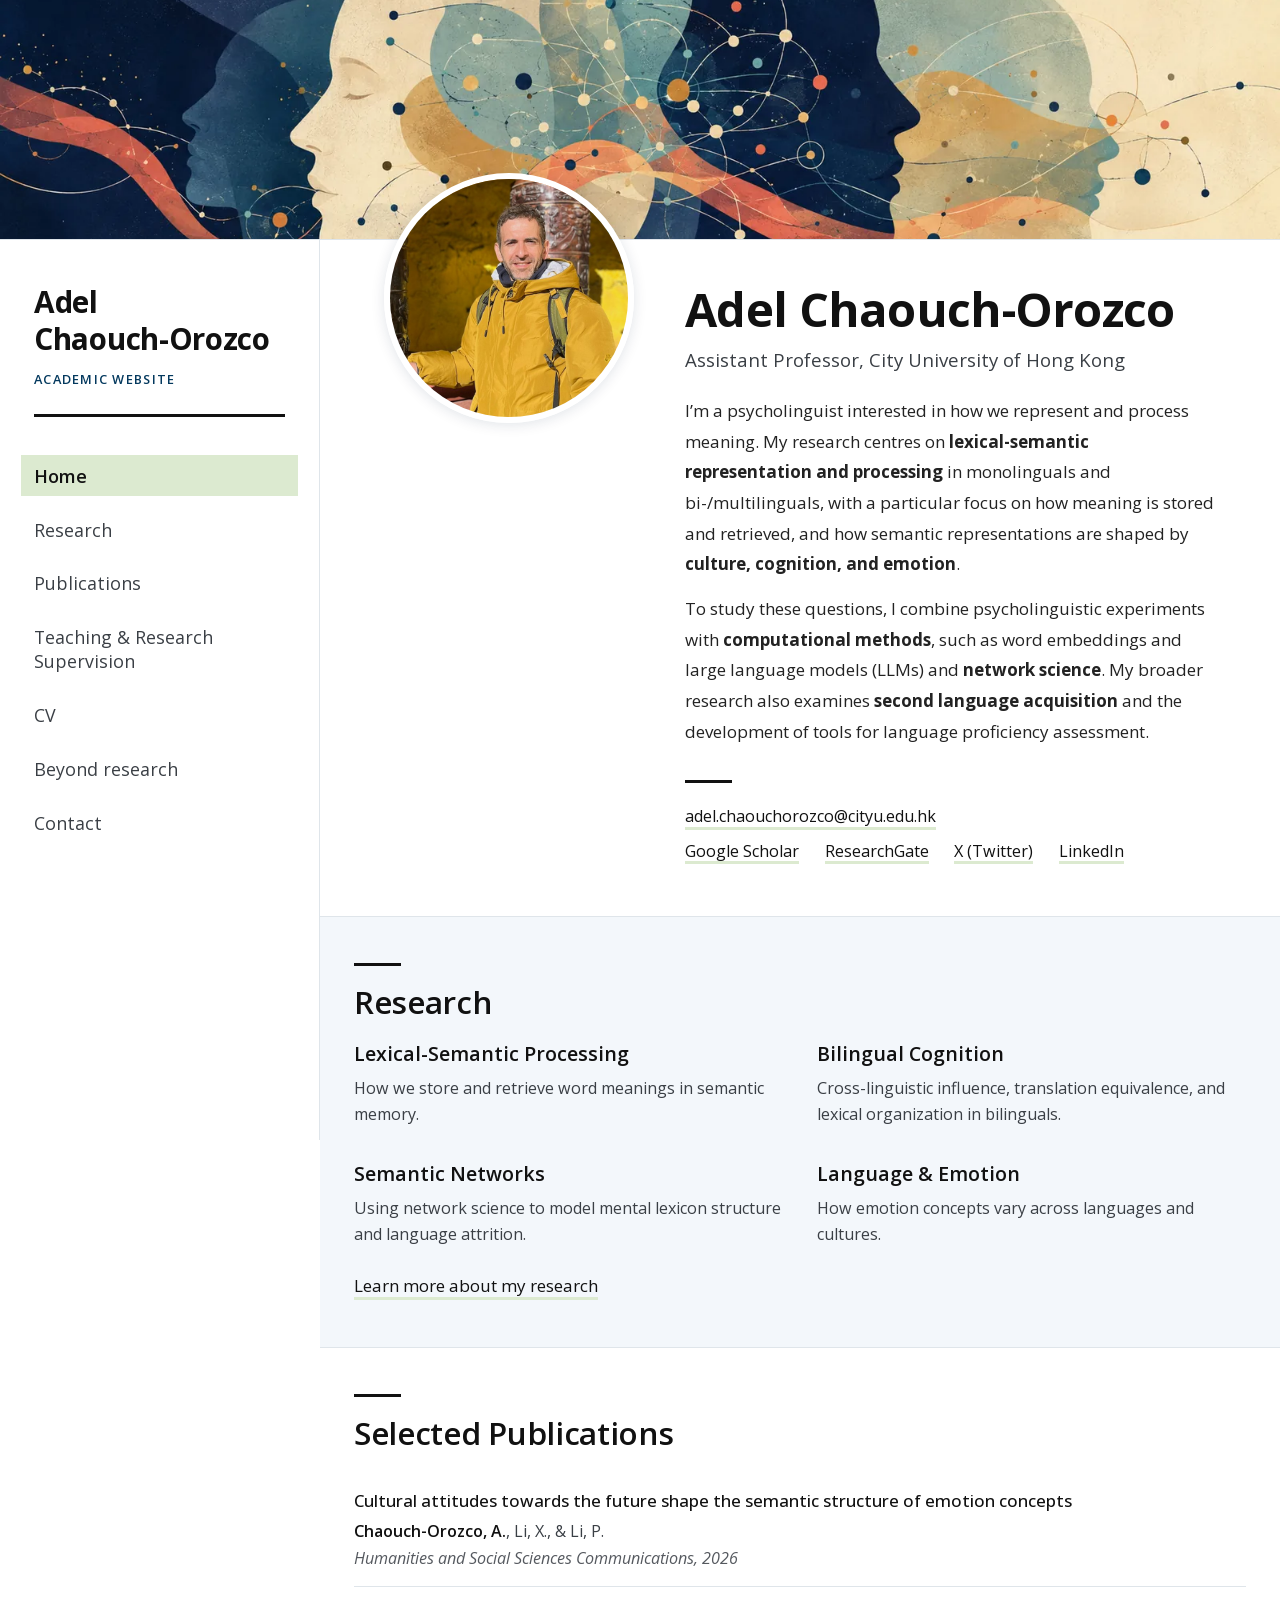
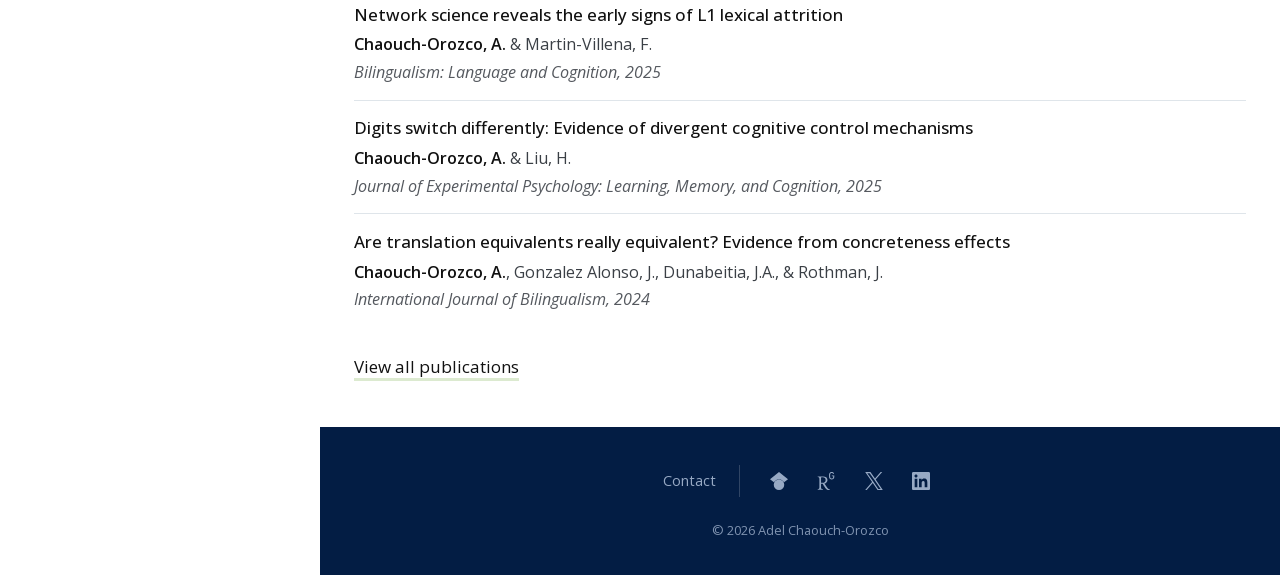
==== commit d3dfacf0: "Reading, listening, new article and bio wording Co-Authored-By: Claude Opus 5 <noreply@anthropic.com" ====
--- a/index.html
+++ b/index.html
@@ -7,7 +7,7 @@
     <title>Adel Chaouch-Orozco</title>
     <link rel="canonical" href="https://adelchaouchorozco.github.io/">
     <link rel="preload" href="assets/fonts/OpenSans-var.woff2" as="font" type="font/woff2" crossorigin>
-    <link rel="stylesheet" href="assets/css/style-final.css?v=m5-final62">
+    <link rel="stylesheet" href="assets/css/style-final.css?v=m5-final66">
 </head>
 <body>
     <a class="skip-link" href="#main">Skip to content</a>
@@ -54,7 +54,7 @@
                 <p class="hero-subtitle">Assistant Professor, City University of Hong Kong</p>
                 <p class="hero-bio">
                     I’m a psycholinguist interested in how we represent and process meaning.
-                    My research centres on <strong>lexical-semantic processing</strong> in
+                    My research centres on <strong>lexical-semantic representation and processing</strong> in
                     monolinguals and bi-/multilinguals, with a particular focus on how meaning
                     is stored and retrieved, and how semantic representations are shaped by
                     <strong>culture, cognition, and emotion</strong>.
--- a/assets/css/style-final.css
+++ b/assets/css/style-final.css
@@ -635,29 +635,31 @@
     .carousel-track { scroll-behavior: auto; }
 }
 
-/* ===== Listening: Spotify player =====
-   Spotify's embed reflows on its own: wide, it is a horizontal bar with a short
-   list; narrow, it becomes the portrait card — cover and controls stacked above a
-   numbered track list. The owner wants the portrait one, so the card is capped at
-   500px — measured: 380px clips the title to "Last.fm Top 30 · Last", 460px is a
-   hair tight, 500px clears it (re-verified: 400px cuts it to "Last.fm Top 30 · Last 9").
-   Width is therefore NOT the dial for resizing this; height is — and with width fixed
-   at 500 the one proportion that reads as chosen rather than arbitrary is the SQUARE.
-   A square and a clean row edge are mutually exclusive here: measured, the header is
-   ~142px and rows are ~50px, so whole rows land at 469 (five) and 519 (six), neither
-   of which is square. 500 keeps the proportion and leaves the sixth row half-visible,
-   which is the usual cue that a list scrolls. If a sealed bottom edge ever matters
-   more than the square, 519 is the number.
-   It stands alone, no copy beside it (owner's call). min-height holds the space if
-   Spotify is slow or blocked; the shadow is the same one the book covers carry. */
-.player {
-    margin-top: 1.4rem;
-    max-width: 500px;
-    min-height: 500px;
+/* The listening grid is the month's most-played artists, lifted from Last.fm.
+   700px keeps the four columns wide enough for the names to stay legible; the
+   shadow is the same one the book covers carry. */
+.section-note {
+    margin: 0.2rem 0 0;
+    color: var(--text-light);
+    font-size: 0.95rem;
+}
+
+.listening-grid {
+    margin: 1.4rem 0 0;
+    max-width: 700px;
+}
+
+.listening-grid img {
+    display: block;
+    width: 100%;
+    height: auto;
+    aspect-ratio: 1540 / 633;
     box-shadow: 0 8px 18px rgba(3, 29, 68, 0.10);
 }
 
-.player iframe { display: block; border: 0; width: 100%; height: 500px; }
+@media (max-width: 760px) {
+    .listening-grid img { aspect-ratio: 768 / 1274; }
+}
 
 /* ===== Research projects ===== */
 .project-list { margin-top: 1rem; }
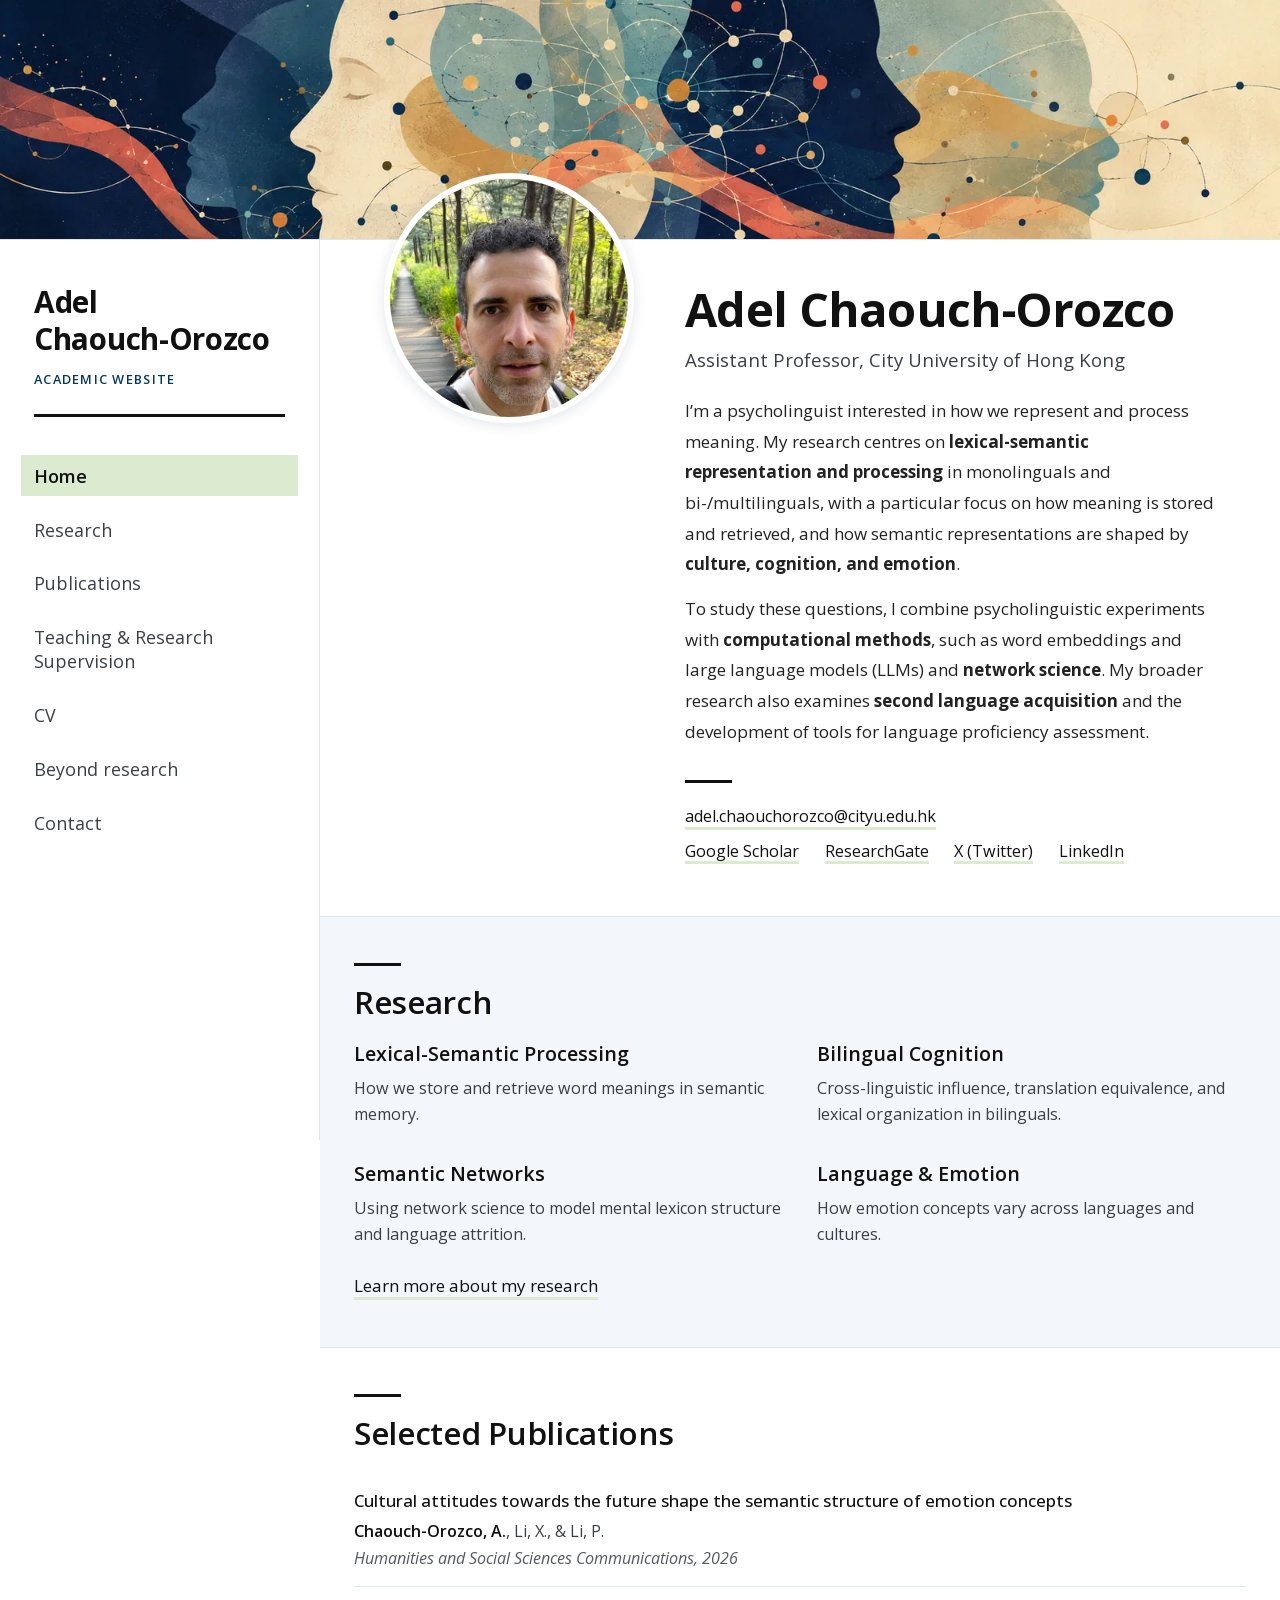
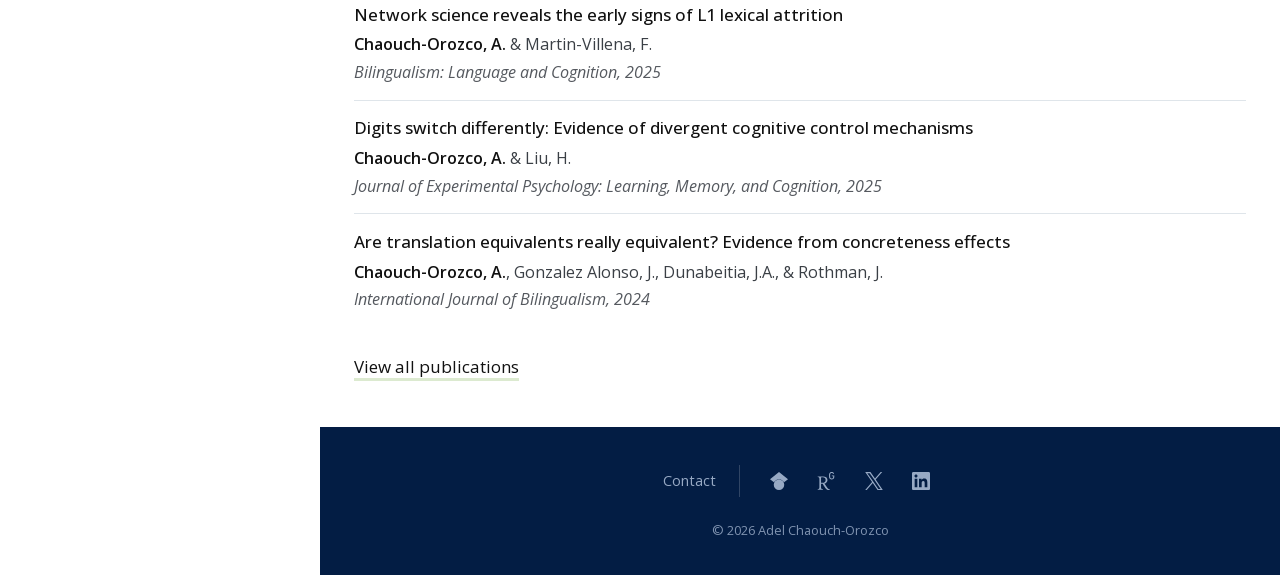
==== commit 88442796: "New portrait and November 2026 CV Co-Authored-By: Claude Opus 5 <noreply@anthropic.com>" ====
--- a/index.html
+++ b/index.html
@@ -47,7 +47,7 @@
     <section class="hero">
         <div class="hero-content">
             <div class="hero-image">
-                <img src="assets/images/profile.jpg" alt="Adel Chaouch-Orozco" width="250" height="250">
+                <img src="assets/images/profile.jpg?v=nov26" alt="Adel Chaouch-Orozco" width="250" height="250">
             </div>
             <div class="hero-text">
                 <h1>Adel <span class="nowrap">Chaouch-Orozco</span></h1>
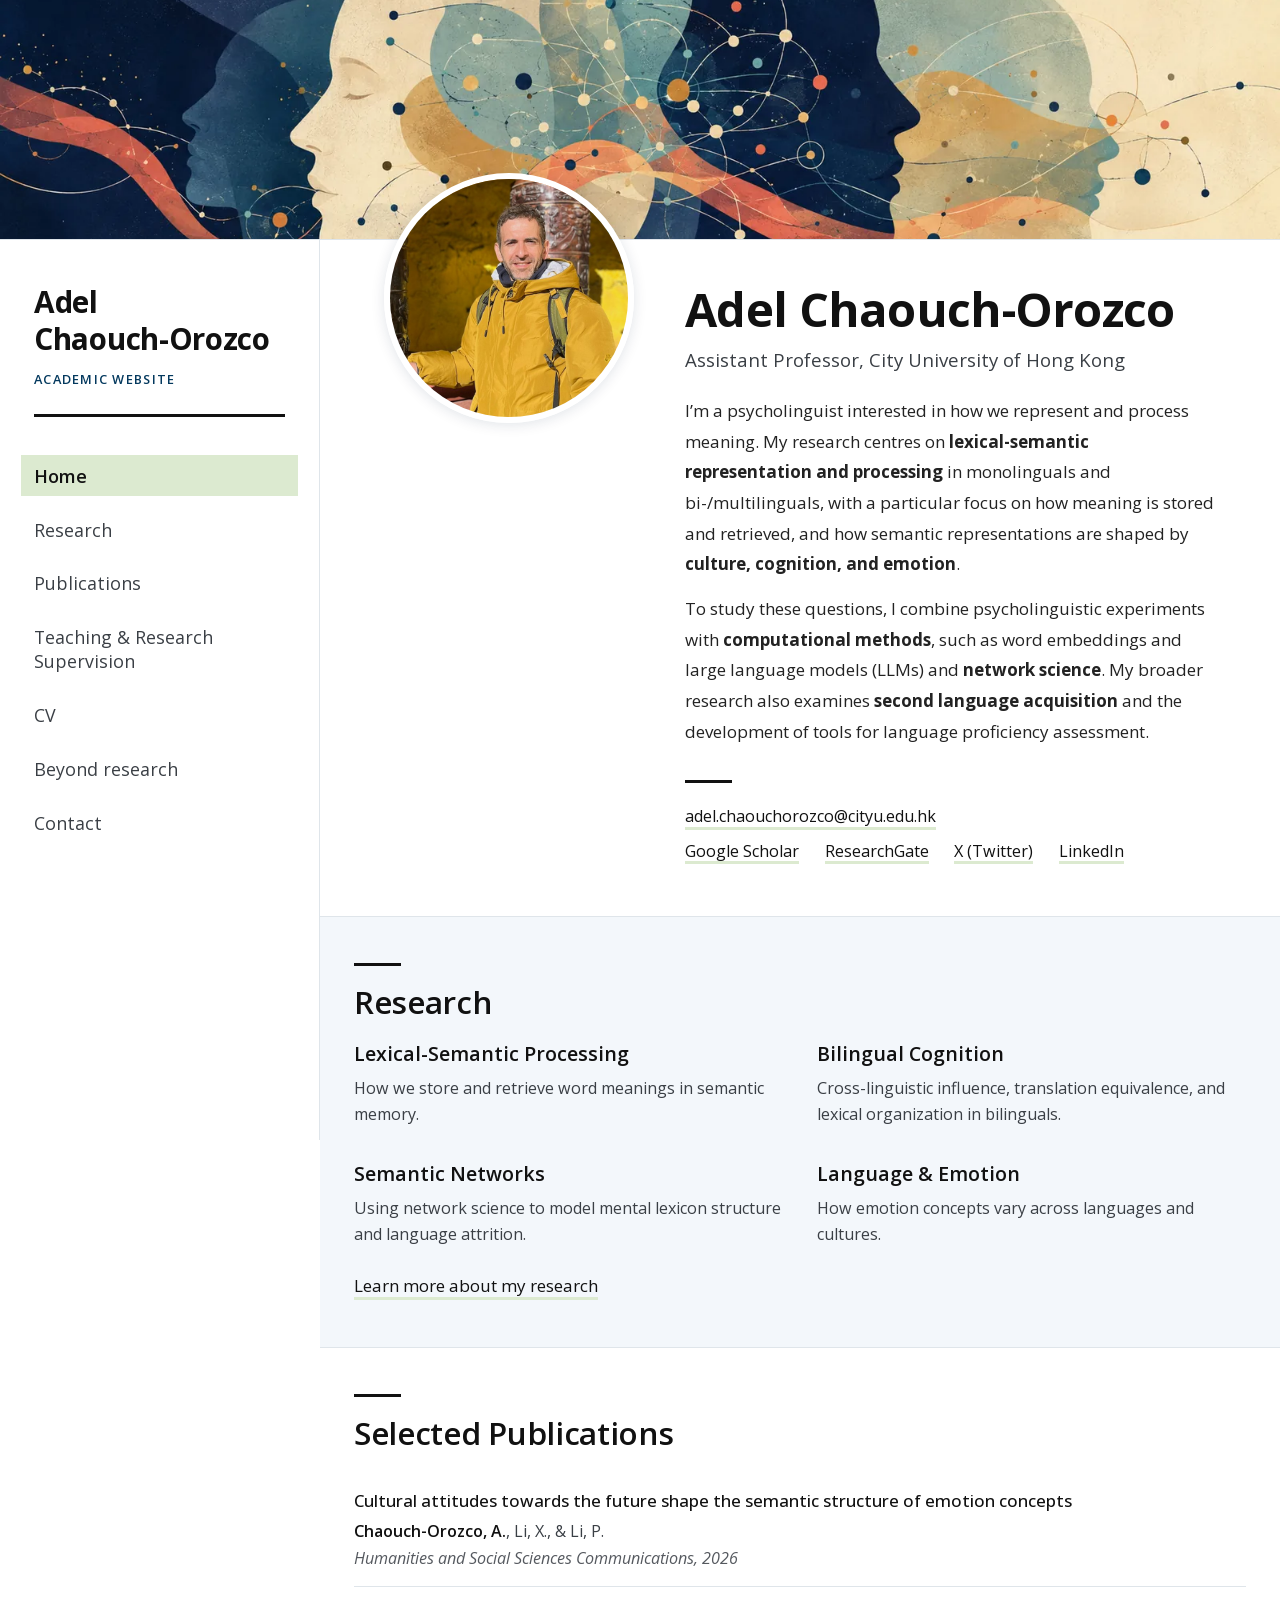
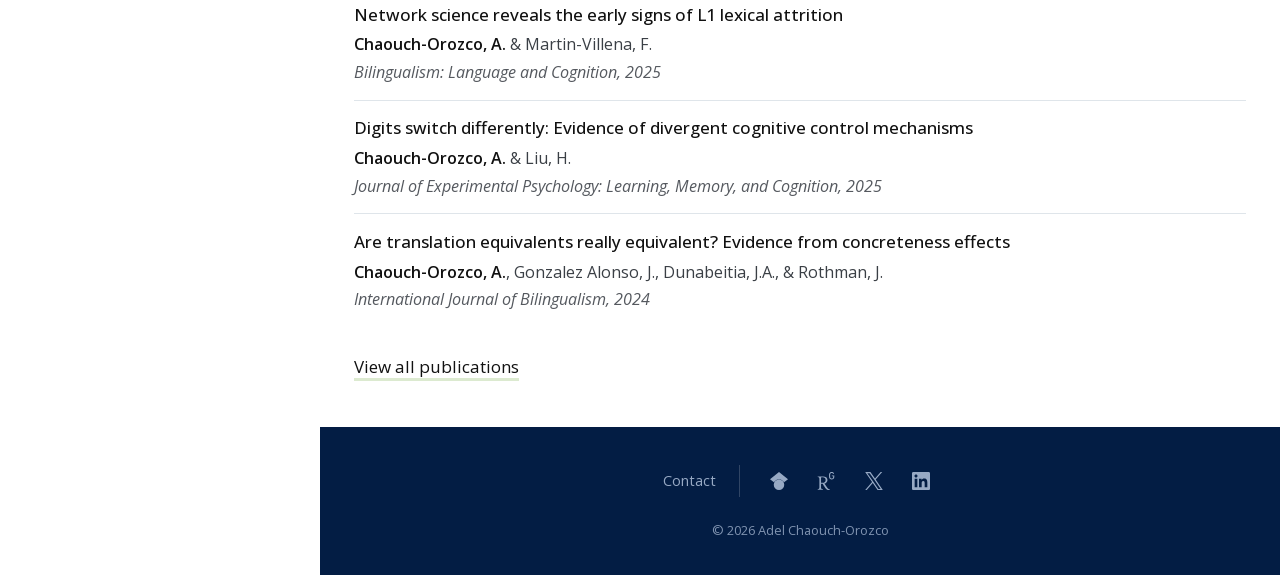
==== commit 6aae57da: "Restore the original portrait Co-Authored-By: Claude Opus 5 <noreply@anthropic.com>" ====
--- a/index.html
+++ b/index.html
@@ -47,7 +47,7 @@
     <section class="hero">
         <div class="hero-content">
             <div class="hero-image">
-                <img src="assets/images/profile.jpg?v=nov26" alt="Adel Chaouch-Orozco" width="250" height="250">
+                <img src="assets/images/profile.jpg?v=2" alt="Adel Chaouch-Orozco" width="250" height="250">
             </div>
             <div class="hero-text">
                 <h1>Adel <span class="nowrap">Chaouch-Orozco</span></h1>
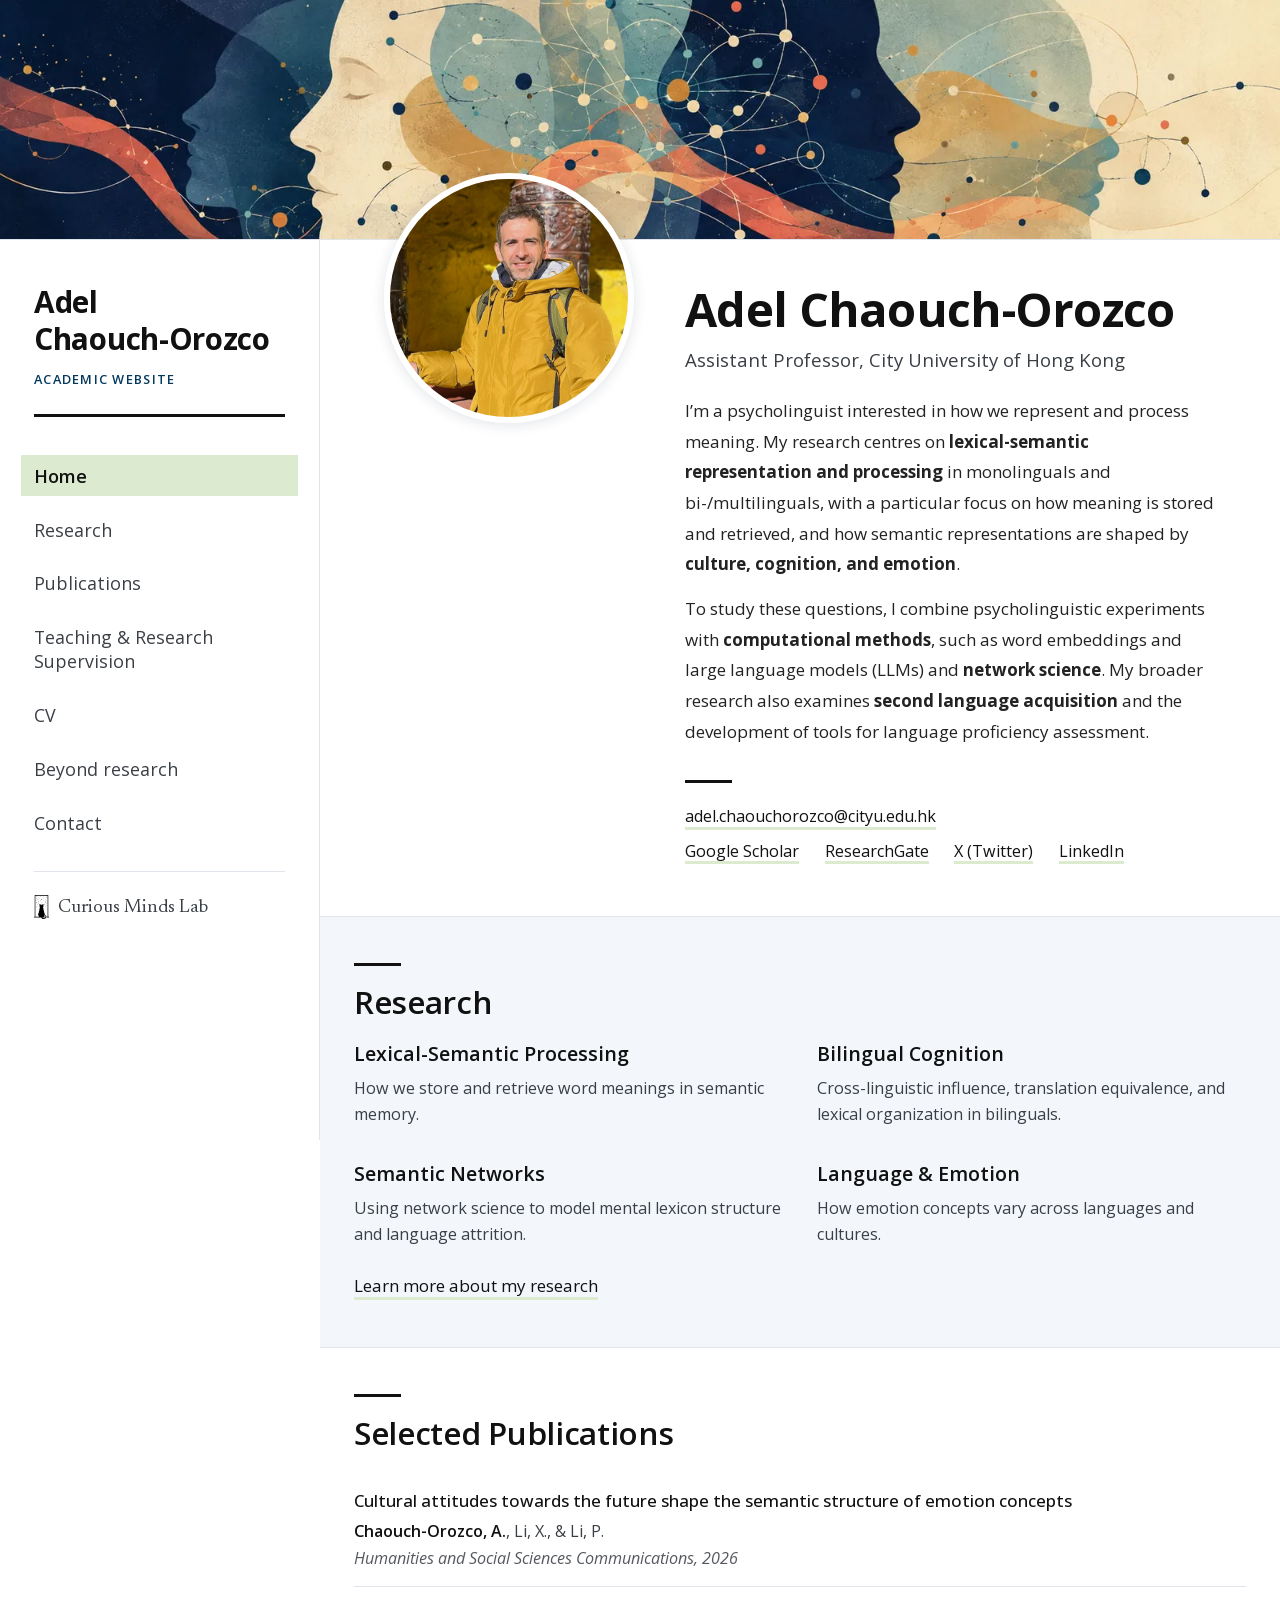
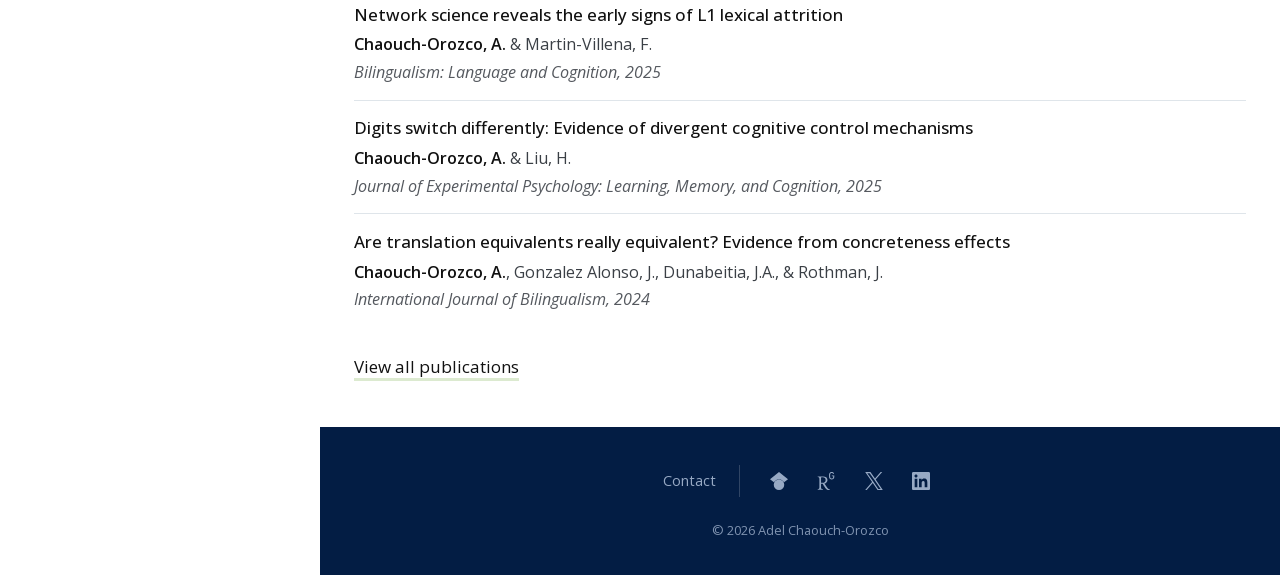
==== commit b2d47cdb: "Add the Curious Minds Lab page A doorway to https://adelchaouchorozco.github.io/curiousmindslab/, an" ====
--- a/index.html
+++ b/index.html
@@ -7,7 +7,7 @@
     <title>Adel Chaouch-Orozco</title>
     <link rel="canonical" href="https://adelchaouchorozco.github.io/">
     <link rel="preload" href="assets/fonts/OpenSans-var.woff2" as="font" type="font/woff2" crossorigin>
-    <link rel="stylesheet" href="assets/css/style-final.css?v=m5-final66">
+    <link rel="stylesheet" href="assets/css/style-final.css?v=m5-final67">
 </head>
 <body>
     <a class="skip-link" href="#main">Skip to content</a>
@@ -37,6 +37,7 @@
                 <li><a href="cv.html">CV</a></li>
                 <li><a href="about.html">Beyond research</a></li>
                 <li><a href="contact.html">Contact</a></li>
+                <li class="nav-lab-item"><a href="lab.html"><img class="nav-lab-mark" src="assets/images/cml-mark.svg" width="1000" height="1684" alt="" aria-hidden="true" decoding="async"><span>Curious Minds Lab</span></a></li>
             </ul>
         </div>
     </nav>
--- a/assets/css/style-final.css
+++ b/assets/css/style-final.css
@@ -1546,3 +1546,193 @@
     html { scroll-behavior: auto; }
     * { transition-duration: 0.01ms !important; }
 }
+
+
+/* ==========================================================================
+   THE CURIOUS MINDS LAB — the one page that breaks this site's rules
+
+   Everywhere else: Open Sans, ink and whisper blue, one mint bar under every
+   link. Here: Newsreader, black on white, and the lab's crimson. That is
+   deliberate and it is the owner's call (25 Nov 2026) — crossing into the lab
+   should feel like crossing into somewhere else, not like reading page eight.
+   Nothing below leaks out: every rule is scoped to .lab-page or to the one
+   nav row, so the other seven pages are untouched.
+
+   Two rules travel with the typeface, both from the lab's own system:
+   NO underlines, at rest or on hover — a link is black until pointed at, then
+   crimson; and the accent keeps ONE home at rest (the border of the CTA),
+   because the owner's standing verdict is that a colour you only ever see on
+   hover is a colour you cannot see.
+   ========================================================================== */
+
+@font-face {
+    font-family: 'Newsreader';
+    font-style: normal;
+    font-weight: 300 700;
+    font-display: swap;
+    src: url('../fonts/nr-roman.woff2') format('woff2-variations'),
+         url('../fonts/nr-roman.woff2') format('woff2');
+}
+@font-face {
+    font-family: 'Newsreader';
+    font-style: italic;
+    font-weight: 400;
+    font-display: swap;
+    src: url('../fonts/nr-italic.woff2') format('woff2');
+}
+
+/* --- the nav row, on all eight pages ------------------------------------- */
+
+/* A hairline sets it off from the seven site pages: it leads somewhere else.
+   The cat is the lab's mark, so the row previews the page it opens. */
+.nav-lab-item {
+    margin-top: 0.85rem;
+    padding-top: 0.85rem;
+    border-top: 1px solid var(--border);
+}
+
+.nav-links .nav-lab-item a {
+    display: flex;
+    align-items: center;
+    gap: 0.55rem;
+    font-family: 'Newsreader', Georgia, serif;
+    font-size: 1.1rem;
+    background-image: none;          /* no mint bar — this row is not of that set */
+    transition: color 0.25s;
+}
+
+.nav-lab-mark { width: auto; height: 1.45rem; flex: none; color: var(--text-secondary); transition: color 0.25s; }
+
+.nav-links .nav-lab-item a:hover,
+.nav-links .nav-lab-item a:focus-visible,
+.nav-links .nav-lab-item a.active,
+.nav-links .nav-lab-item a:hover .nav-lab-mark,
+.nav-links .nav-lab-item a:focus-visible .nav-lab-mark,
+.nav-links .nav-lab-item a.active .nav-lab-mark { color: #C81E48; }
+
+.nav-links .nav-lab-item a.active { font-weight: 600; }
+
+/* --- the page ------------------------------------------------------------ */
+
+.lab-page {
+    --cml: #C81E48;                  /* the lab's crimson, 5.62:1 on paper */
+    --cml-ink: #000;
+    --cml-mid: #333;
+    --cml-quiet: #666;
+}
+
+.lab-page main {
+    font-family: 'Newsreader', Georgia, 'Times New Roman', serif;
+    font-size: 1.125rem;
+    line-height: 1.55;
+    color: var(--cml-ink);
+}
+
+.lab-page main h1,
+.lab-page main h2,
+.lab-page main h3 { font-family: inherit; color: var(--cml-ink); }
+
+/* The site decorates every h2 with a short black bar. Not here. */
+.lab-page main h2::before { display: none; }
+
+/* Masthead. The lockup carries the lab's name, so it IS the heading — no
+   second set of the same three words beside it in display type. */
+.lab-page h1.lab-mast { margin: 0 0 clamp(26px, 3.4vw, 2.6rem); line-height: 0; }
+.lab-mast img { width: 100%; max-width: 330px; height: auto; display: block; }
+
+/* The one display line, in the first person: this is his site talking about
+   his lab. 26ch sets it in two, broken after "Lab"; at 19ch it fell to three
+   and split "City / University of Hong Kong", which reads as a mistake. */
+.lab-page .lab-say {
+    font-size: clamp(1.75rem, 3.4vw, 2.5rem);
+    line-height: 1.12;
+    font-weight: 400;
+    letter-spacing: -0.022em;
+    margin: 0 0 1.3rem;
+    max-width: 26ch;
+    text-wrap: balance;
+}
+
+.lab-lead { color: var(--cml-mid); margin: 0 0 clamp(28px, 3.4vw, 2.5rem); max-width: 50ch; }
+
+/* The call to action. Crimson border at rest so the colour is present on the
+   page; on hover the text joins it and the edge doubles — via inset shadow,
+   so nothing reflows. */
+.lab-page .lab-visit {
+    display: inline-flex;
+    align-items: baseline;
+    gap: 0.9rem;
+    padding: 0.8rem 1.15rem;
+    border: 1px solid var(--cml);
+    background-image: none;
+    background-color: #fff;
+    color: var(--cml-ink);
+    font-size: 1.0625rem;
+    text-decoration: none;
+    min-height: 44px;
+    transition: color 0.25s, box-shadow 0.25s;
+}
+/* The address is one long unbreakable token; without this it pushes the page
+   4px wider than the phone viewport. <wbr> gives it the break point, this
+   gives the flex child permission to take it. */
+.lab-page .lab-visit span:last-child { color: var(--cml-quiet); transition: color 0.25s; min-width: 0; overflow-wrap: anywhere; }
+.lab-page .lab-visit:hover,
+.lab-page .lab-visit:focus-visible { color: var(--cml); box-shadow: inset 0 0 0 1px var(--cml); }
+.lab-page .lab-visit:hover span:last-child,
+.lab-page .lab-visit:focus-visible span:last-child { color: var(--cml); }
+
+/* Sections, with the lab's letterspaced label. */
+.lab-section { padding-top: clamp(34px, 4.4vw, 3.3rem); }
+
+.lab-page h2.lab-label {
+    font-size: 0.8125rem;
+    font-weight: 500;
+    letter-spacing: 0.15em;
+    text-transform: uppercase;
+    color: var(--cml-quiet);
+    margin: 0 0 1.25rem;
+}
+
+.lab-themes, .lab-people { list-style: none; margin: 0; padding: 0; }
+
+.lab-theme {
+    display: grid;
+    grid-template-columns: 2.6rem minmax(0, 1fr);
+    gap: 0 1rem;
+    padding: 1.15rem 0;
+    border-top: 1px solid #ddd;
+}
+.lab-theme:last-child { border-bottom: 1px solid #ddd; }
+.lab-theme__no { color: var(--cml-quiet); font-size: 1rem; font-variant-numeric: tabular-nums; }
+
+.lab-page h3.lab-theme__name { font-size: 1.1875rem; font-weight: 500; line-height: 1.3; margin: 0 0 0.3rem; }
+.lab-theme__note { color: var(--cml-mid); margin: 0; max-width: 56ch; font-size: 1.0625rem; }
+
+/* People: names and roles only. The bios live on the lab's site, and two
+   copies of a person's description is one copy too many to keep in step. */
+.lab-people { display: grid; gap: 0.5rem; }
+.lab-person { display: flex; flex-wrap: wrap; align-items: baseline; gap: 0 0.65rem; }
+.lab-person__role { color: var(--cml-quiet); font-size: 0.9375rem; }
+
+.lab-foot { margin-top: clamp(34px, 4.4vw, 3.3rem); padding-top: 1.4rem; border-top: 2px solid var(--cml-ink); }
+.lab-foot p { color: var(--cml-mid); margin: 0 0 1.2rem; max-width: 54ch; }
+
+.lab-page .lab-foot p a { background-image: none; color: var(--cml-ink); text-decoration: none; border-bottom: 1px solid #bbb; transition: color 0.25s, border-color 0.25s; }
+.lab-page .lab-foot p a:hover,
+.lab-page .lab-foot p a:focus-visible { color: var(--cml); border-color: var(--cml); }
+
+/* The hover cue is colour, and colour alone will not do for the keyboard. */
+.lab-page main a:focus-visible,
+.nav-links .nav-lab-item a:focus-visible { outline: 2px solid #C81E48; outline-offset: 3px; }
+
+@media (max-width: 700px) {
+    .lab-mast img { max-width: 250px; }
+    .lab-theme { grid-template-columns: minmax(0, 1fr); gap: 0.25rem; }
+    .lab-page .lab-visit { display: flex; flex-wrap: wrap; }
+}
+
+@media (prefers-reduced-motion: reduce) {
+    .nav-links .nav-lab-item a, .nav-lab-mark,
+    .lab-page .lab-visit, .lab-page .lab-visit span:last-child,
+    .lab-page .lab-foot p a { transition: none; }
+}
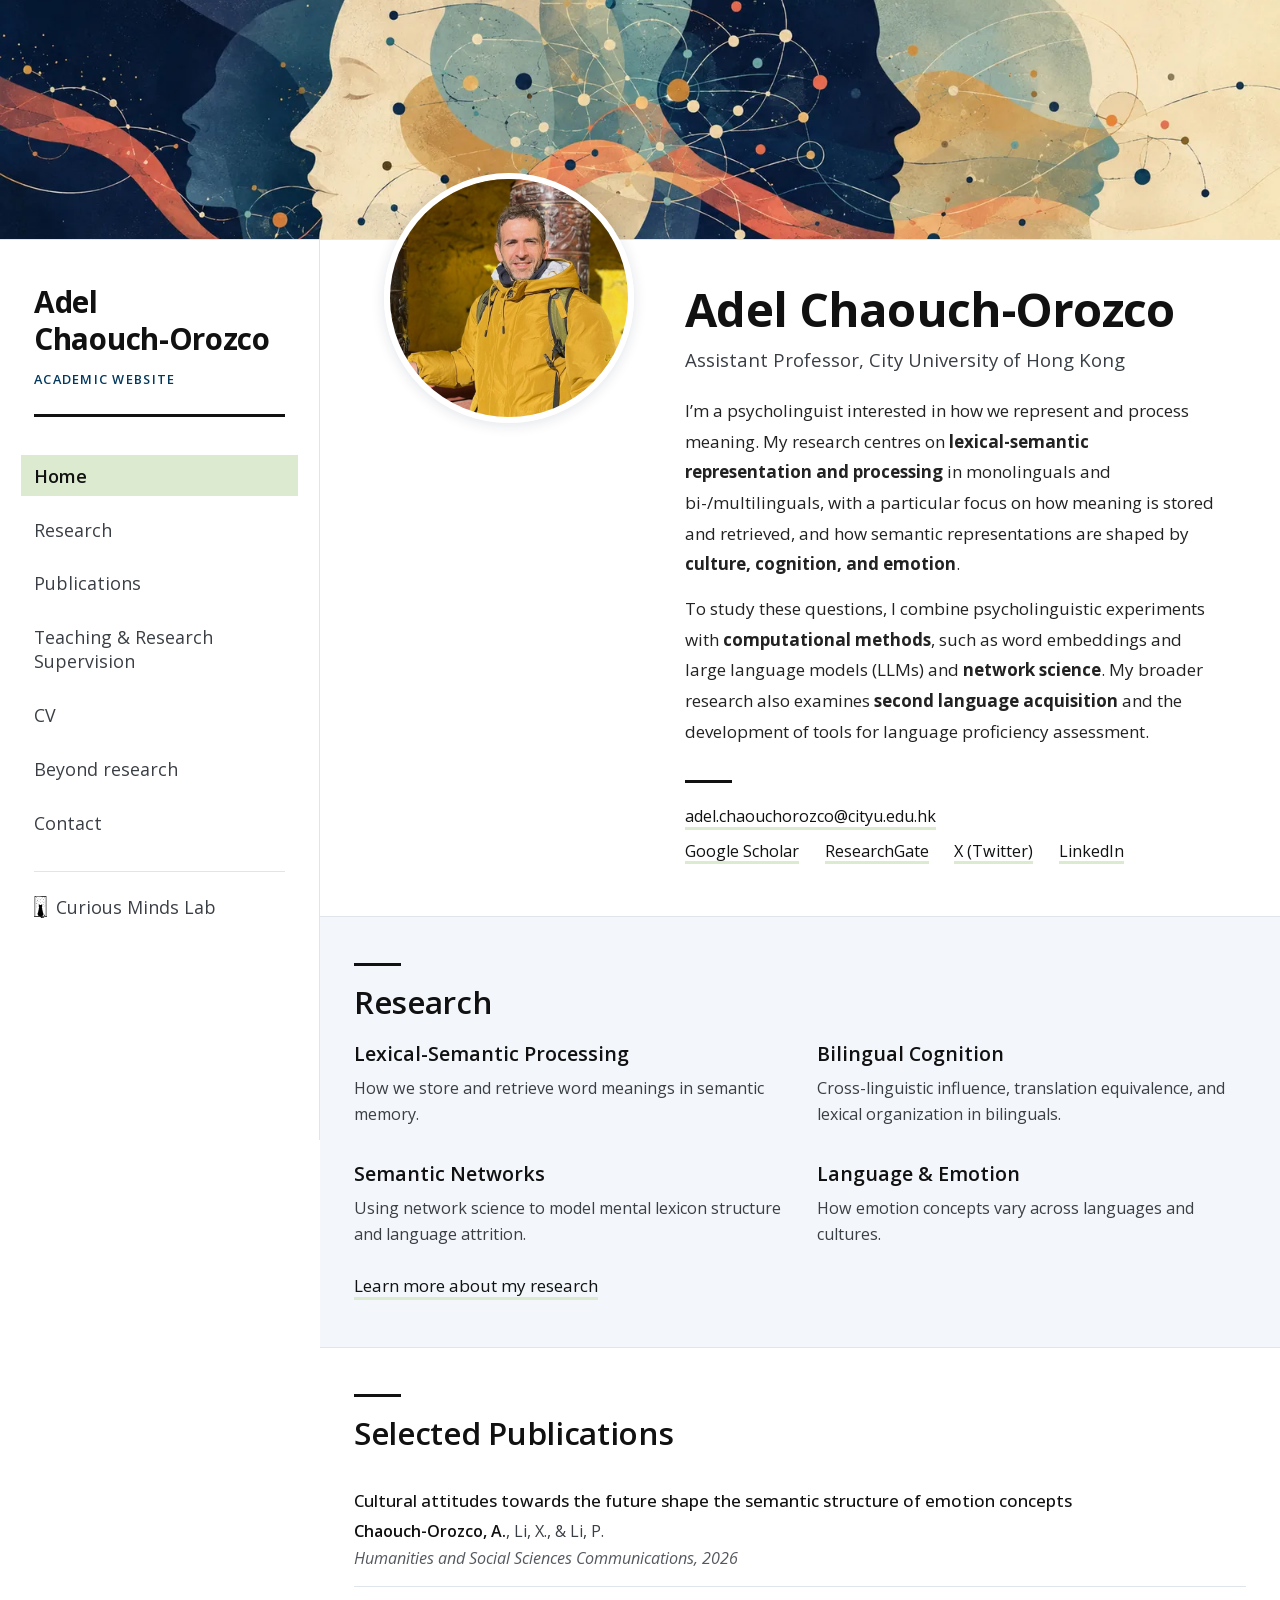
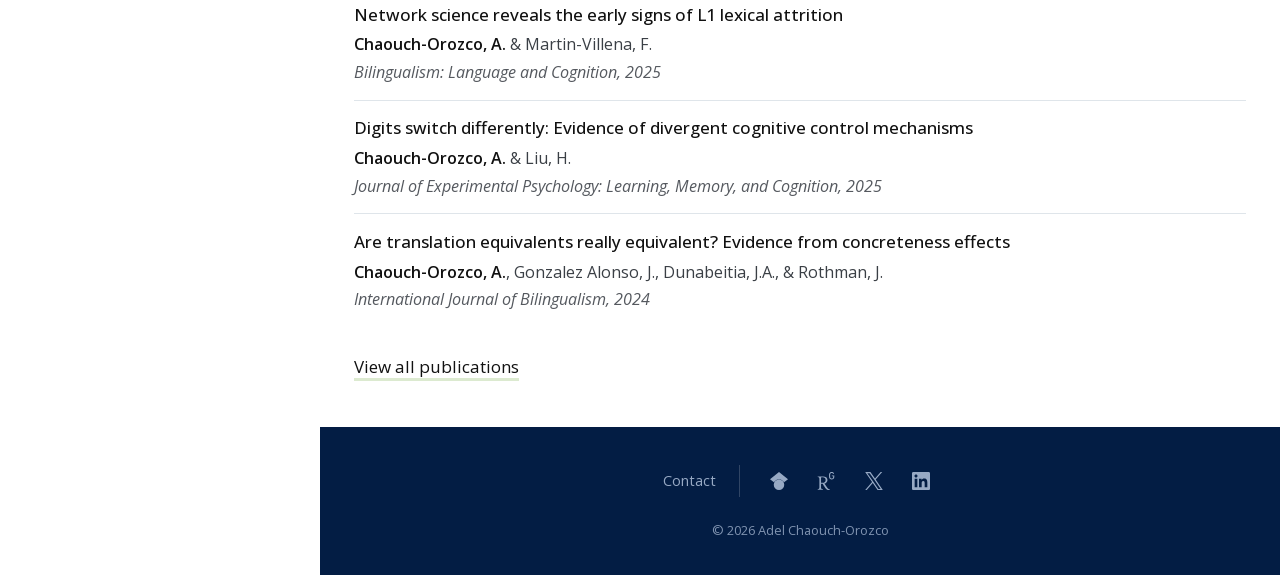
==== commit f51112c0: "Lab: just the link Replaces yesterday's lab.html with what was actually wanted — one nav row that go" ====
--- a/index.html
+++ b/index.html
@@ -7,7 +7,7 @@
     <title>Adel Chaouch-Orozco</title>
     <link rel="canonical" href="https://adelchaouchorozco.github.io/">
     <link rel="preload" href="assets/fonts/OpenSans-var.woff2" as="font" type="font/woff2" crossorigin>
-    <link rel="stylesheet" href="assets/css/style-final.css?v=m5-final67">
+    <link rel="stylesheet" href="assets/css/style-final.css?v=m5-final68">
 </head>
 <body>
     <a class="skip-link" href="#main">Skip to content</a>
@@ -37,7 +37,7 @@
                 <li><a href="cv.html">CV</a></li>
                 <li><a href="about.html">Beyond research</a></li>
                 <li><a href="contact.html">Contact</a></li>
-                <li class="nav-lab-item"><a href="lab.html"><img class="nav-lab-mark" src="assets/images/cml-mark.svg" width="1000" height="1684" alt="" aria-hidden="true" decoding="async"><span>Curious Minds Lab</span></a></li>
+                <li class="nav-lab-item"><a href="https://adelchaouchorozco.github.io/curiousmindslab/" target="_blank" rel="noopener" aria-label="Curious Minds Lab (opens the lab’s website)"><img class="nav-lab-mark" src="assets/images/cml-mark.svg" width="1000" height="1684" alt="" aria-hidden="true" decoding="async"><span>Curious Minds Lab</span></a></li>
             </ul>
         </div>
     </nav>
--- a/assets/css/style-final.css
+++ b/assets/css/style-final.css
@@ -1549,42 +1549,18 @@
 
 
 /* ==========================================================================
-   THE CURIOUS MINDS LAB — the one page that breaks this site's rules
-
-   Everywhere else: Open Sans, ink and whisper blue, one mint bar under every
-   link. Here: Newsreader, black on white, and the lab's crimson. That is
-   deliberate and it is the owner's call (25 Nov 2026) — crossing into the lab
-   should feel like crossing into somewhere else, not like reading page eight.
-   Nothing below leaks out: every rule is scoped to .lab-page or to the one
-   nav row, so the other seven pages are untouched.
-
-   Two rules travel with the typeface, both from the lab's own system:
-   NO underlines, at rest or on hover — a link is black until pointed at, then
-   crimson; and the accent keeps ONE home at rest (the border of the CTA),
-   because the owner's standing verdict is that a colour you only ever see on
-   hover is a colour you cannot see.
+   THE CURIOUS MINDS LAB — one nav row, and it leaves the site
+
+   Below Contact on every page, behind a hairline, because it is the only row
+   that does not lead to a page of this site. The lab's cat mark identifies
+   it, and the lab's crimson #C81E48 — the accent this system otherwise
+   forbids — is the hover. That exception is the owner's call (25 Nov 2026).
+
+   It is NOT set in the lab's Newsreader. One label does not justify shipping
+   a 119 KB face on all seven pages; the mark and the colour already say the
+   row is something else.
    ========================================================================== */
 
-@font-face {
-    font-family: 'Newsreader';
-    font-style: normal;
-    font-weight: 300 700;
-    font-display: swap;
-    src: url('../fonts/nr-roman.woff2') format('woff2-variations'),
-         url('../fonts/nr-roman.woff2') format('woff2');
-}
-@font-face {
-    font-family: 'Newsreader';
-    font-style: italic;
-    font-weight: 400;
-    font-display: swap;
-    src: url('../fonts/nr-italic.woff2') format('woff2');
-}
-
-/* --- the nav row, on all eight pages ------------------------------------- */
-
-/* A hairline sets it off from the seven site pages: it leads somewhere else.
-   The cat is the lab's mark, so the row previews the page it opens. */
 .nav-lab-item {
     margin-top: 0.85rem;
     padding-top: 0.85rem;
@@ -1595,144 +1571,25 @@
     display: flex;
     align-items: center;
     gap: 0.55rem;
-    font-family: 'Newsreader', Georgia, serif;
-    font-size: 1.1rem;
     background-image: none;          /* no mint bar — this row is not of that set */
     transition: color 0.25s;
 }
 
-.nav-lab-mark { width: auto; height: 1.45rem; flex: none; color: var(--text-secondary); transition: color 0.25s; }
+.nav-lab-mark {
+    width: auto;
+    height: 1.3rem;
+    flex: none;
+    color: var(--text-secondary);
+    transition: color 0.25s;
+}
 
 .nav-links .nav-lab-item a:hover,
 .nav-links .nav-lab-item a:focus-visible,
-.nav-links .nav-lab-item a.active,
 .nav-links .nav-lab-item a:hover .nav-lab-mark,
-.nav-links .nav-lab-item a:focus-visible .nav-lab-mark,
-.nav-links .nav-lab-item a.active .nav-lab-mark { color: #C81E48; }
-
-.nav-links .nav-lab-item a.active { font-weight: 600; }
-
-/* --- the page ------------------------------------------------------------ */
-
-.lab-page {
-    --cml: #C81E48;                  /* the lab's crimson, 5.62:1 on paper */
-    --cml-ink: #000;
-    --cml-mid: #333;
-    --cml-quiet: #666;
-}
-
-.lab-page main {
-    font-family: 'Newsreader', Georgia, 'Times New Roman', serif;
-    font-size: 1.125rem;
-    line-height: 1.55;
-    color: var(--cml-ink);
-}
-
-.lab-page main h1,
-.lab-page main h2,
-.lab-page main h3 { font-family: inherit; color: var(--cml-ink); }
-
-/* The site decorates every h2 with a short black bar. Not here. */
-.lab-page main h2::before { display: none; }
-
-/* Masthead. The lockup carries the lab's name, so it IS the heading — no
-   second set of the same three words beside it in display type. */
-.lab-page h1.lab-mast { margin: 0 0 clamp(26px, 3.4vw, 2.6rem); line-height: 0; }
-.lab-mast img { width: 100%; max-width: 330px; height: auto; display: block; }
-
-/* The one display line, in the first person: this is his site talking about
-   his lab. 26ch sets it in two, broken after "Lab"; at 19ch it fell to three
-   and split "City / University of Hong Kong", which reads as a mistake. */
-.lab-page .lab-say {
-    font-size: clamp(1.75rem, 3.4vw, 2.5rem);
-    line-height: 1.12;
-    font-weight: 400;
-    letter-spacing: -0.022em;
-    margin: 0 0 1.3rem;
-    max-width: 26ch;
-    text-wrap: balance;
-}
-
-.lab-lead { color: var(--cml-mid); margin: 0 0 clamp(28px, 3.4vw, 2.5rem); max-width: 50ch; }
-
-/* The call to action. Crimson border at rest so the colour is present on the
-   page; on hover the text joins it and the edge doubles — via inset shadow,
-   so nothing reflows. */
-.lab-page .lab-visit {
-    display: inline-flex;
-    align-items: baseline;
-    gap: 0.9rem;
-    padding: 0.8rem 1.15rem;
-    border: 1px solid var(--cml);
-    background-image: none;
-    background-color: #fff;
-    color: var(--cml-ink);
-    font-size: 1.0625rem;
-    text-decoration: none;
-    min-height: 44px;
-    transition: color 0.25s, box-shadow 0.25s;
-}
-/* The address is one long unbreakable token; without this it pushes the page
-   4px wider than the phone viewport. <wbr> gives it the break point, this
-   gives the flex child permission to take it. */
-.lab-page .lab-visit span:last-child { color: var(--cml-quiet); transition: color 0.25s; min-width: 0; overflow-wrap: anywhere; }
-.lab-page .lab-visit:hover,
-.lab-page .lab-visit:focus-visible { color: var(--cml); box-shadow: inset 0 0 0 1px var(--cml); }
-.lab-page .lab-visit:hover span:last-child,
-.lab-page .lab-visit:focus-visible span:last-child { color: var(--cml); }
-
-/* Sections, with the lab's letterspaced label. */
-.lab-section { padding-top: clamp(34px, 4.4vw, 3.3rem); }
-
-.lab-page h2.lab-label {
-    font-size: 0.8125rem;
-    font-weight: 500;
-    letter-spacing: 0.15em;
-    text-transform: uppercase;
-    color: var(--cml-quiet);
-    margin: 0 0 1.25rem;
-}
-
-.lab-themes, .lab-people { list-style: none; margin: 0; padding: 0; }
-
-.lab-theme {
-    display: grid;
-    grid-template-columns: 2.6rem minmax(0, 1fr);
-    gap: 0 1rem;
-    padding: 1.15rem 0;
-    border-top: 1px solid #ddd;
-}
-.lab-theme:last-child { border-bottom: 1px solid #ddd; }
-.lab-theme__no { color: var(--cml-quiet); font-size: 1rem; font-variant-numeric: tabular-nums; }
-
-.lab-page h3.lab-theme__name { font-size: 1.1875rem; font-weight: 500; line-height: 1.3; margin: 0 0 0.3rem; }
-.lab-theme__note { color: var(--cml-mid); margin: 0; max-width: 56ch; font-size: 1.0625rem; }
-
-/* People: names and roles only. The bios live on the lab's site, and two
-   copies of a person's description is one copy too many to keep in step. */
-.lab-people { display: grid; gap: 0.5rem; }
-.lab-person { display: flex; flex-wrap: wrap; align-items: baseline; gap: 0 0.65rem; }
-.lab-person__role { color: var(--cml-quiet); font-size: 0.9375rem; }
-
-.lab-foot { margin-top: clamp(34px, 4.4vw, 3.3rem); padding-top: 1.4rem; border-top: 2px solid var(--cml-ink); }
-.lab-foot p { color: var(--cml-mid); margin: 0 0 1.2rem; max-width: 54ch; }
-
-.lab-page .lab-foot p a { background-image: none; color: var(--cml-ink); text-decoration: none; border-bottom: 1px solid #bbb; transition: color 0.25s, border-color 0.25s; }
-.lab-page .lab-foot p a:hover,
-.lab-page .lab-foot p a:focus-visible { color: var(--cml); border-color: var(--cml); }
-
-/* The hover cue is colour, and colour alone will not do for the keyboard. */
-.lab-page main a:focus-visible,
-.nav-links .nav-lab-item a:focus-visible { outline: 2px solid #C81E48; outline-offset: 3px; }
-
-@media (max-width: 700px) {
-    .lab-mast img { max-width: 250px; }
-    .lab-theme { grid-template-columns: minmax(0, 1fr); gap: 0.25rem; }
-    .lab-page .lab-visit { display: flex; flex-wrap: wrap; }
-}
+.nav-links .nav-lab-item a:focus-visible .nav-lab-mark { color: #C81E48; }
+
+.nav-links .nav-lab-item a:focus-visible { outline: 2px solid #C81E48; outline-offset: 2px; }
 
 @media (prefers-reduced-motion: reduce) {
-    .nav-links .nav-lab-item a, .nav-lab-mark,
-    .lab-page .lab-visit, .lab-page .lab-visit span:last-child,
-    .lab-page .lab-foot p a { transition: none; }
-}
+    .nav-links .nav-lab-item a, .nav-lab-mark { transition: none; }
+}
